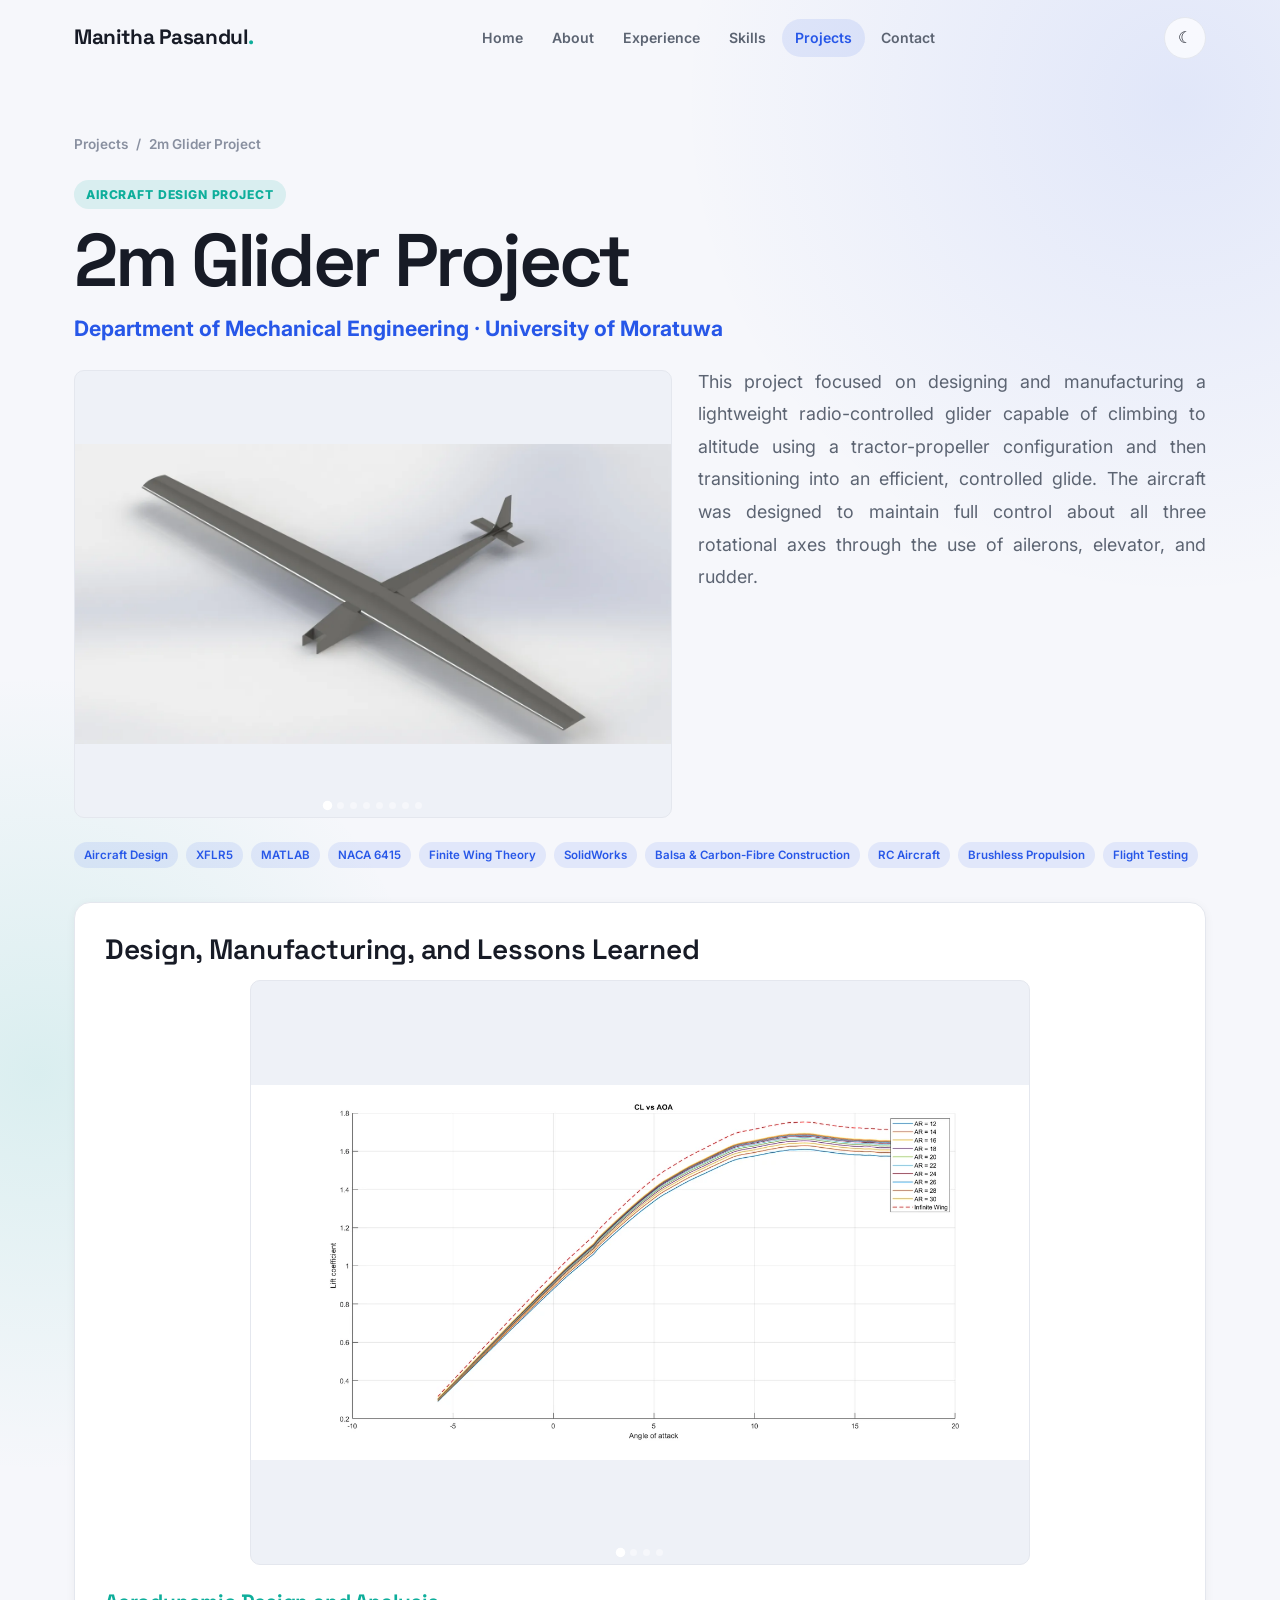
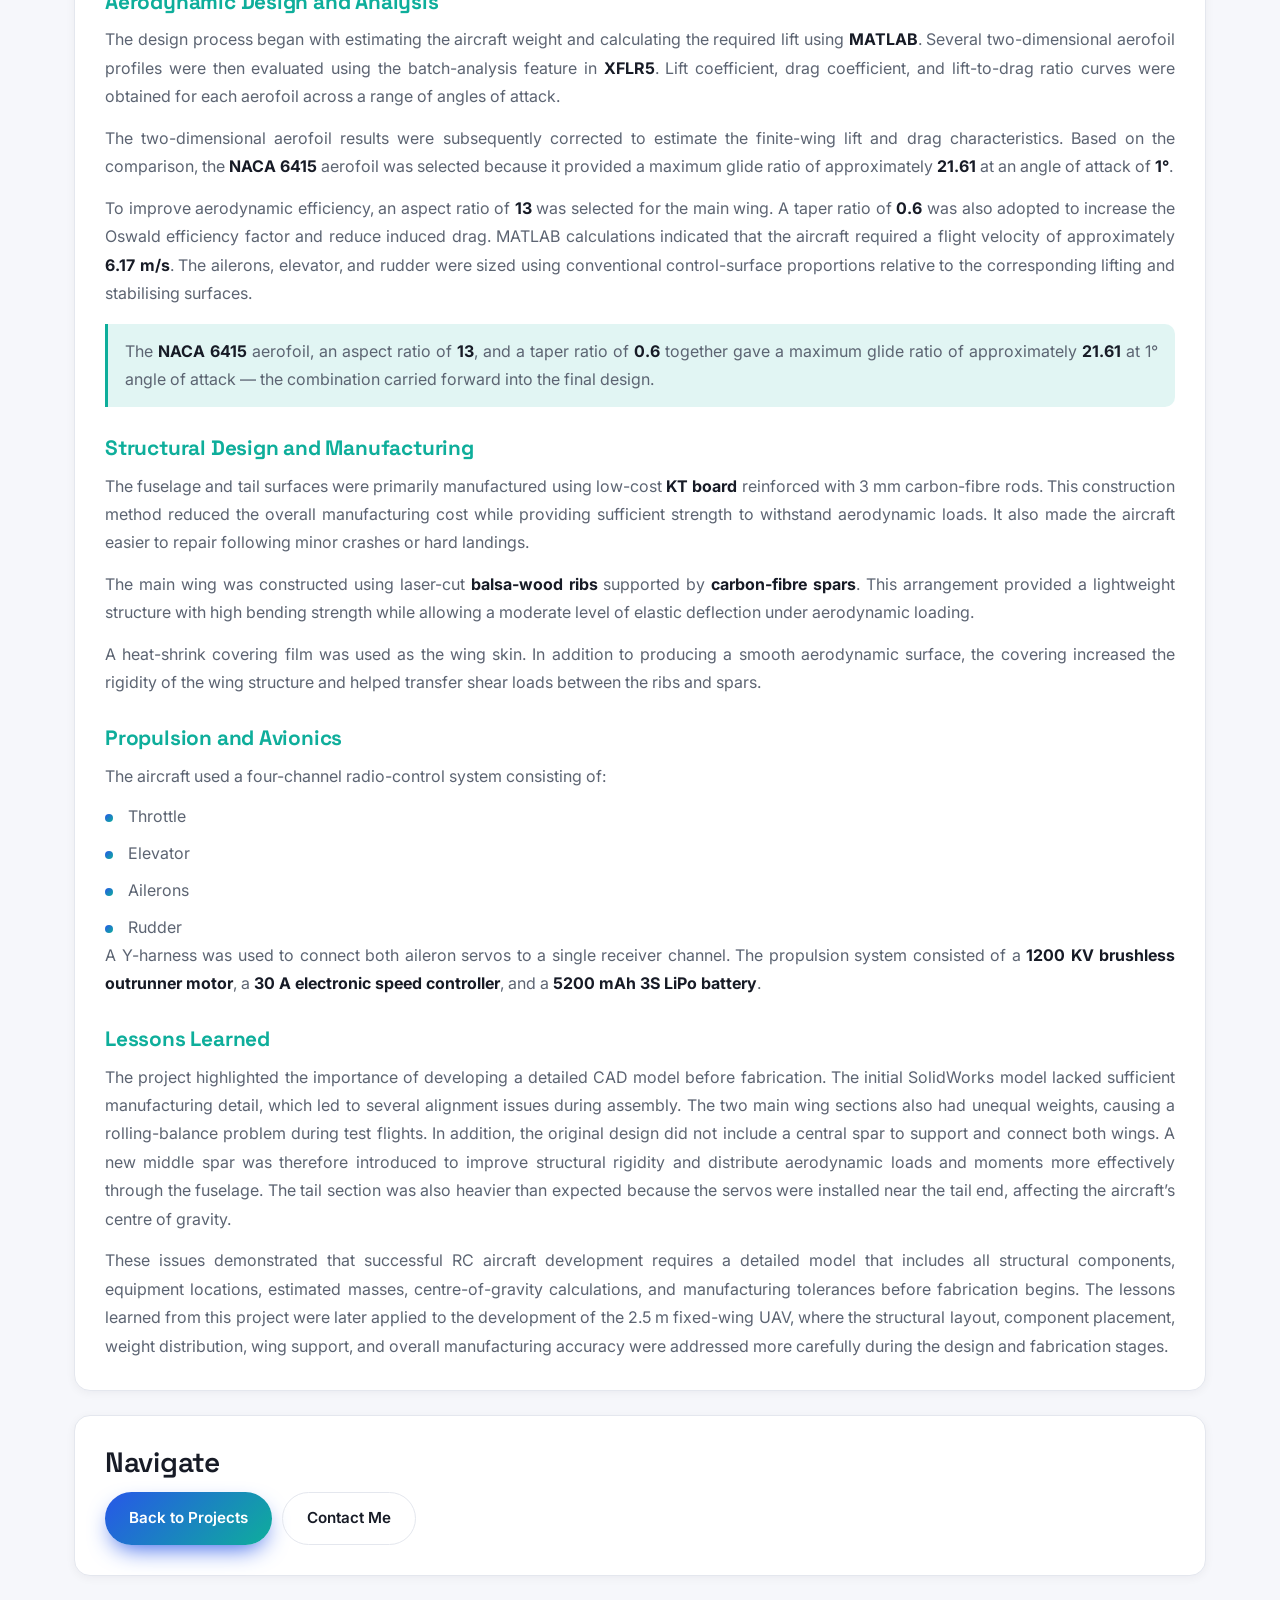
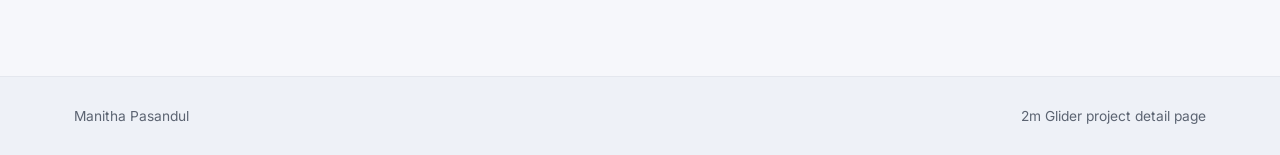
==== 2m-glider.html @ f0bb739f "Rework About/hero copy, drop contact form, update social links Merge the About section's opening int" ====
<!DOCTYPE html>
<html lang="en">
<head>
  <meta charset="UTF-8" />
  <meta name="viewport" content="width=device-width, initial-scale=1.0" />
  <meta name="description" content="Design and fabrication of a 2 m span RC glider with a tractor-propeller climb-and-glide configuration, sized in MATLAB and XFLR5 around the NACA 6415 aerofoil, and built from balsa, carbon fibre, and KT board." />
  <title>2m Glider Project | Manitha Pasandul</title>

  <link rel="preconnect" href="https://fonts.googleapis.com" />
  <link rel="preconnect" href="https://fonts.gstatic.com" crossorigin />
  <link href="https://fonts.googleapis.com/css2?family=Inter:wght@400;500;600;700&family=Space+Grotesk:wght@500;600;700&display=swap" rel="stylesheet" />
  <link rel="stylesheet" href="css/style.css?v=51" />

  <script>
    (function () {
      const saved = localStorage.getItem("portfolio-theme");
      const dark = window.matchMedia("(prefers-color-scheme: dark)").matches;
      document.documentElement.setAttribute("data-theme", saved || (dark ? "dark" : "light"));
    })();
  </script>
</head>

<body class="detail-page-body justify-copy">
  <header class="detail-site-header">
    <div class="container detail-navbar">
      <a class="brand" href="index.html#home">Manitha Pasandul<span class="brand-accent">.</span></a>

      <nav class="detail-nav-links" id="detail-nav-links" aria-label="Main navigation">
        <a class="" href="index.html#home">Home</a>
<a class="" href="index.html#about">About</a>
<a class="" href="index.html#experience">Experience</a>
<a class="" href="index.html#skills">Skills</a>
<a class="active" href="index.html#projects">Projects</a>
<a class="" href="index.html#contact">Contact</a>
      </nav>
      <div class="detail-nav-actions">
        <button class="detail-icon-button" id="detail-theme-toggle" type="button" aria-label="Toggle theme">☾</button>
        <button class="detail-icon-button" id="detail-menu-toggle" type="button" aria-label="Toggle navigation" aria-expanded="false">☰</button>
      </div>

    </div>
  </header>

  <main class="container full-experience-main">
    <div class="experience-breadcrumb">
      <a href="index.html#projects">Projects</a>
      <span>/</span>
      <span>2m Glider Project</span>
    </div>

    <section class="full-experience-hero has-media">
      <span class="full-experience-kicker">Aircraft Design Project</span>
      <h1 class="full-experience-title">2m Glider Project</h1>
      <p class="full-experience-subtitle">Department of Mechanical Engineering &middot; University of Moratuwa</p>
      <div class="full-experience-hero-body media-left">
        <div class="exp-media experience-media-slideshow full-experience-hero-media is-uncropped" data-slideshow>
          <div class="exp-slides">
            <figure class="exp-slide is-active" data-slide="0"><img src="assets/images/projects/2m-glider/2mg.webp" alt="The 2 m glider aircraft" loading="lazy" /></figure>
            <figure class="exp-slide" data-slide="1"><img src="assets/images/projects/2m-glider/2mg2.webp" alt="The 2 m glider aircraft" loading="lazy" /></figure>
            <figure class="exp-slide" data-slide="2"><img src="assets/images/projects/2m-glider/2mg3.webp" alt="The 2 m glider aircraft" loading="lazy" /></figure>
            <figure class="exp-slide" data-slide="3"><img src="assets/images/projects/2m-glider/2mg4.webp" alt="The 2 m glider aircraft" loading="lazy" /></figure>
            <figure class="exp-slide" data-slide="4"><img src="assets/images/projects/2m-glider/2mg5.webp" alt="The 2 m glider aircraft" loading="lazy" /></figure>
            <figure class="exp-slide" data-slide="5"><img src="assets/images/projects/2m-glider/2mg6.webp" alt="The 2 m glider aircraft" loading="lazy" /></figure>
            <figure class="exp-slide" data-slide="6"><img src="assets/images/projects/2m-glider/2mg7.webp" alt="The 2 m glider aircraft" loading="lazy" /></figure>
            <figure class="exp-slide" data-slide="7"><img src="assets/images/projects/2m-glider/2mg8.webp" alt="The 2 m glider aircraft" loading="lazy" /></figure>
          </div>
          <button class="exp-slide-nav previous" type="button" data-slide-prev aria-label="Previous image">&#8592;</button>
          <button class="exp-slide-nav next" type="button" data-slide-next aria-label="Next image">&#8594;</button>
          <div class="exp-slide-dots" role="tablist">
            <button class="exp-dot is-active" type="button" data-slide-to="0" role="tab" aria-label="Image 1 of 8"></button>
            <button class="exp-dot" type="button" data-slide-to="1" role="tab" aria-label="Image 2 of 8"></button>
            <button class="exp-dot" type="button" data-slide-to="2" role="tab" aria-label="Image 3 of 8"></button>
            <button class="exp-dot" type="button" data-slide-to="3" role="tab" aria-label="Image 4 of 8"></button>
            <button class="exp-dot" type="button" data-slide-to="4" role="tab" aria-label="Image 5 of 8"></button>
            <button class="exp-dot" type="button" data-slide-to="5" role="tab" aria-label="Image 6 of 8"></button>
            <button class="exp-dot" type="button" data-slide-to="6" role="tab" aria-label="Image 7 of 8"></button>
            <button class="exp-dot" type="button" data-slide-to="7" role="tab" aria-label="Image 8 of 8"></button>
          </div>
        </div>
        <p class="full-experience-lead">
          This project focused on designing and manufacturing a lightweight radio-controlled glider capable of climbing to altitude using a tractor-propeller configuration and then transitioning into an efficient, controlled glide. The aircraft was designed to maintain full control about all three rotational axes through the use of ailerons, elevator, and rudder.
        </p>
      </div>
      <div class="experience-tag-row"><span class="tag">Aircraft Design</span><span class="tag">XFLR5</span><span class="tag">MATLAB</span><span class="tag">NACA 6415</span><span class="tag">Finite Wing Theory</span><span class="tag">SolidWorks</span><span class="tag">Balsa &amp; Carbon-Fibre Construction</span><span class="tag">RC Aircraft</span><span class="tag">Brushless Propulsion</span><span class="tag">Flight Testing</span></div>
    </section>
    <div class="full-experience-layout is-single-column">
      <div class="full-experience-content">

<section class="experience-section-card media-top">
  <h2>Design, Manufacturing, and Lessons Learned</h2>
  <div class="exp-media experience-media-slideshow is-uncropped" data-slideshow>
    <div class="exp-slides">
      <figure class="exp-slide is-active" data-slide="0"><img src="assets/images/projects/2m-glider/cl-comparison.webp" alt="Lift-coefficient comparison across candidate aerofoils" loading="lazy" /></figure>
      <figure class="exp-slide" data-slide="1"><img src="assets/images/projects/2m-glider/finite-wing-curves.webp" alt="Finite-wing corrected lift and drag curves" loading="lazy" /></figure>
      <figure class="exp-slide" data-slide="2"><img src="assets/images/projects/2m-glider/oswald-comparison.webp" alt="Oswald efficiency factor comparison across taper ratios" loading="lazy" /></figure>
      <figure class="exp-slide" data-slide="3"><img src="assets/images/projects/2m-glider/tail-cl.webp" alt="Tail lift-coefficient sizing curve" loading="lazy" /></figure>
    </div>
    <button class="exp-slide-nav previous" type="button" data-slide-prev aria-label="Previous image">&#8592;</button>
    <button class="exp-slide-nav next" type="button" data-slide-next aria-label="Next image">&#8594;</button>
    <div class="exp-slide-dots" role="tablist">
      <button class="exp-dot is-active" type="button" data-slide-to="0" role="tab" aria-label="Image 1 of 4"></button>
      <button class="exp-dot" type="button" data-slide-to="1" role="tab" aria-label="Image 2 of 4"></button>
      <button class="exp-dot" type="button" data-slide-to="2" role="tab" aria-label="Image 3 of 4"></button>
      <button class="exp-dot" type="button" data-slide-to="3" role="tab" aria-label="Image 4 of 4"></button>
    </div>
  </div>

  <h3>Aerodynamic Design and Analysis</h3>
  <p>
    The design process began with estimating the aircraft weight and calculating the required lift using <strong>MATLAB</strong>. Several two-dimensional aerofoil profiles were then evaluated using the batch-analysis feature in <strong>XFLR5</strong>. Lift coefficient, drag coefficient, and lift-to-drag ratio curves were obtained for each aerofoil across a range of angles of attack.
  </p>
  <p>
    The two-dimensional aerofoil results were subsequently corrected to estimate the finite-wing lift and drag characteristics. Based on the comparison, the <strong>NACA 6415</strong> aerofoil was selected because it provided a maximum glide ratio of approximately <strong>21.61</strong> at an angle of attack of <strong>1&deg;</strong>.
  </p>
  <p>
    To improve aerodynamic efficiency, an aspect ratio of <strong>13</strong> was selected for the main wing. A taper ratio of <strong>0.6</strong> was also adopted to increase the Oswald efficiency factor and reduce induced drag. MATLAB calculations indicated that the aircraft required a flight velocity of approximately <strong>6.17 m/s</strong>. The ailerons, elevator, and rudder were sized using conventional control-surface proportions relative to the corresponding lifting and stabilising surfaces.
  </p>
  <div class="experience-finding">
    <p>The <strong>NACA 6415</strong> aerofoil, an aspect ratio of <strong>13</strong>, and a taper ratio of <strong>0.6</strong> together gave a maximum glide ratio of approximately <strong>21.61</strong> at 1&deg; angle of attack &mdash; the combination carried forward into the final design.</p>
  </div>

  <h3>Structural Design and Manufacturing</h3>
  <p>
    The fuselage and tail surfaces were primarily manufactured using low-cost <strong>KT board</strong> reinforced with 3 mm carbon-fibre rods. This construction method reduced the overall manufacturing cost while providing sufficient strength to withstand aerodynamic loads. It also made the aircraft easier to repair following minor crashes or hard landings.
  </p>
  <p>
    The main wing was constructed using laser-cut <strong>balsa-wood ribs</strong> supported by <strong>carbon-fibre spars</strong>. This arrangement provided a lightweight structure with high bending strength while allowing a moderate level of elastic deflection under aerodynamic loading.
  </p>
  <p>
    A heat-shrink covering film was used as the wing skin. In addition to producing a smooth aerodynamic surface, the covering increased the rigidity of the wing structure and helped transfer shear loads between the ribs and spars.
  </p>

  <h3>Propulsion and Avionics</h3>
  <p>
    The aircraft used a four-channel radio-control system consisting of:
  </p>
  <ul class="experience-key-list">
    <li>Throttle</li>
    <li>Elevator</li>
    <li>Ailerons</li>
    <li>Rudder</li>
  </ul>
  <p>
    A Y-harness was used to connect both aileron servos to a single receiver channel. The propulsion system consisted of a <strong>1200 KV brushless outrunner motor</strong>, a <strong>30 A electronic speed controller</strong>, and a <strong>5200 mAh 3S LiPo battery</strong>.
  </p>

  <h3>Lessons Learned</h3>
  <p>
    The project highlighted the importance of developing a detailed CAD model before fabrication. The initial SolidWorks model lacked sufficient manufacturing detail, which led to several alignment issues during assembly. The two main wing sections also had unequal weights, causing a rolling-balance problem during test flights. In addition, the original design did not include a central spar to support and connect both wings. A new middle spar was therefore introduced to improve structural rigidity and distribute aerodynamic loads and moments more effectively through the fuselage. The tail section was also heavier than expected because the servos were installed near the tail end, affecting the aircraft&rsquo;s centre of gravity.
  </p>
  <p>
    These issues demonstrated that successful RC aircraft development requires a detailed model that includes all structural components, equipment locations, estimated masses, centre-of-gravity calculations, and manufacturing tolerances before fabrication begins. The lessons learned from this project were later applied to the development of the 2.5 m fixed-wing UAV, where the structural layout, component placement, weight distribution, wing support, and overall manufacturing accuracy were addressed more carefully during the design and fabrication stages.
  </p>
</section>

<section class="experience-section-card experience-navigate-card">
  <h2>Navigate</h2>
  <div class="experience-page-cta">
    <a class="btn btn-primary" href="index.html#projects">Back to Projects</a>
    <a class="btn btn-outline" href="index.html#contact">Contact Me</a>
  </div>
</section>

      </div>
    </div>
  </main>

  <footer class="full-experience-footer">
    <div class="container full-experience-footer-inner">
      <p>Manitha Pasandul</p>
      <p>2m Glider project detail page</p>
    </div>
  </footer>

  <script src="js/detail-page.js?v=51"></script>
</body>
</html>
---- css/style.css ----
/* ==========================================================================
   MANITHA PASANDUL — PORTFOLIO STYLES
   Design system: CSS variables drive light/dark themes. Sections below are
   ordered to match the page flow (reset → theme → layout → components).
   ========================================================================== */

/* ---------- Reset ---------- */
*, *::before, *::after { box-sizing: border-box; margin: 0; padding: 0; }
html { scroll-behavior: smooth; }
img, svg { display: block; max-width: 100%; }
a { color: inherit; text-decoration: none; }
button { font: inherit; color: inherit; background: none; border: none; cursor: pointer; }
ul { list-style: none; }
input, textarea { font: inherit; color: inherit; }

@media (prefers-reduced-motion: reduce) {
  html { scroll-behavior: auto; }
  *, *::before, *::after { animation-duration: 0.001ms !important; animation-iteration-count: 1 !important; transition-duration: 0.001ms !important; }
}

/* ---------- Theme tokens ---------- */
:root {
  --bg: #f6f7fb;
  --bg-alt: #eef1f7;
  --surface: #ffffff;
  --surface-glass: rgba(255, 255, 255, 0.72);
  --text: #171b26;
  --text-muted: #5c6472;
  --text-faint: #8990a0;
  --border: #e4e7ee;
  --primary: #2757e8;
  --primary-dark: #1a3fb8;
  --primary-soft: rgba(39, 87, 232, 0.1);
  --accent: #0eae9b;
  --accent-soft: rgba(14, 174, 155, 0.12);
  --gradient: linear-gradient(135deg, var(--primary), var(--accent));
  --shadow-sm: 0 2px 10px rgba(23, 27, 38, 0.05);
  --shadow-md: 0 10px 30px rgba(23, 27, 38, 0.08);
  --shadow-lg: 0 24px 60px rgba(23, 27, 38, 0.14);
  --radius-sm: 10px;
  --radius-md: 16px;
  --radius-lg: 24px;
  --header-h: 76px;
  color-scheme: light;
}

:root[data-theme="dark"] {
  --bg: #0b0e16;
  --bg-alt: #0f1420;
  --surface: #131928;
  --surface-glass: rgba(19, 25, 40, 0.68);
  --text: #eef1f7;
  --text-muted: #a2aabb;
  --text-faint: #6b7385;
  --border: rgba(255, 255, 255, 0.08);
  --primary: #5b86ff;
  --primary-dark: #7fa0ff;
  --primary-soft: rgba(91, 134, 255, 0.14);
  --accent: #2fe0c6;
  --accent-soft: rgba(47, 224, 198, 0.12);
  --gradient: linear-gradient(135deg, var(--primary), var(--accent));
  --shadow-sm: 0 2px 10px rgba(0, 0, 0, 0.25);
  --shadow-md: 0 10px 30px rgba(0, 0, 0, 0.35);
  --shadow-lg: 0 24px 60px rgba(0, 0, 0, 0.5);
  color-scheme: dark;
}

body {
  background: var(--bg);
  color: var(--text);
  font-family: "Inter", -apple-system, BlinkMacSystemFont, "Segoe UI", sans-serif;
  font-size: 16px;
  line-height: 1.6;
  -webkit-font-smoothing: antialiased;
  transition: background-color 0.4s ease, color 0.4s ease;
  overflow-x: hidden;
}

h1, h2, h3, h4 {
  font-family: "Space Grotesk", "Inter", sans-serif;
  font-weight: 600;
  line-height: 1.15;
  letter-spacing: -0.01em;
}

.container {
  width: 100%;
  max-width: 1180px;
  margin-inline: auto;
  padding-inline: 24px;
}

.icon {
  width: 1.15em;
  height: 1.15em;
  fill: none;
  stroke: currentColor;
  stroke-width: 1.8;
  flex-shrink: 0;
}

/* ---------- Scroll reveal ---------- */
.reveal {
  opacity: 0;
  transform: translateY(28px);
  transition: opacity 0.7s cubic-bezier(.16,.84,.44,1), transform 0.7s cubic-bezier(.16,.84,.44,1);
}
.reveal.is-visible { opacity: 1; transform: translateY(0); }

/* ---------- Buttons ---------- */
.btn {
  display: inline-flex;
  align-items: center;
  gap: 9px;
  padding: 13px 24px;
  border-radius: 999px;
  font-weight: 600;
  font-size: 0.95rem;
  transition: transform 0.25s ease, box-shadow 0.25s ease, background-color 0.25s ease, color 0.25s ease, border-color 0.25s ease;
  white-space: nowrap;
}
.btn:hover { transform: translateY(-2px); }
.btn:active { transform: translateY(0); }

.btn-primary { background: var(--gradient); color: #fff; box-shadow: 0 10px 24px -8px var(--primary); }
.btn-primary:hover { box-shadow: 0 14px 30px -8px var(--primary); }

.btn-outline { background: transparent; color: var(--text); border: 1.5px solid var(--border); }
.btn-outline:hover { border-color: var(--primary); color: var(--primary); }

.btn-ghost { background: var(--primary-soft); color: var(--primary); }
.btn-ghost:hover { background: var(--accent-soft); color: var(--accent); }

/* ==========================================================================
   HEADER / NAVIGATION
   ========================================================================== */
.site-header {
  position: fixed;
  inset: 0 0 auto 0;
  height: var(--header-h);
  z-index: 500;
  display: flex;
  align-items: center;
  background: transparent;
  transition: background-color 0.35s ease, box-shadow 0.35s ease, backdrop-filter 0.35s ease;
}
.site-header.scrolled {
  background: var(--surface-glass);
  backdrop-filter: blur(16px) saturate(160%);
  -webkit-backdrop-filter: blur(16px) saturate(160%);
  box-shadow: var(--shadow-sm);
  border-bottom: 1px solid var(--border);
}

.navbar { display: flex; align-items: center; justify-content: space-between; gap: 24px; }

.brand { font-family: "Space Grotesk", sans-serif; font-weight: 700; font-size: 1.3rem; letter-spacing: -0.02em; }
.brand-accent { color: var(--accent); }

.nav-links { display: flex; align-items: center; gap: 4px; }
.nav-link {
  position: relative;
  padding: 9px 15px;
  border-radius: 999px;
  font-size: 0.92rem;
  font-weight: 500;
  color: var(--text-muted);
  transition: color 0.25s ease, background-color 0.25s ease;
}
.nav-link:hover { color: var(--text); background: var(--primary-soft); }
.nav-link.active { color: var(--primary); background: var(--primary-soft); font-weight: 600; }

.nav-actions { display: flex; align-items: center; gap: 8px; }

.theme-toggle {
  width: 42px; height: 42px;
  display: flex; align-items: center; justify-content: center;
  border-radius: 50%;
  border: 1px solid var(--border);
  color: var(--text);
  transition: background-color 0.25s ease, transform 0.4s ease, border-color 0.25s ease;
}
.theme-toggle:hover { background: var(--primary-soft); border-color: var(--primary); }
.theme-toggle .icon-moon { display: none; }
:root[data-theme="dark"] .theme-toggle .icon-sun { display: none; }
:root[data-theme="dark"] .theme-toggle .icon-moon { display: block; }
.theme-toggle:active { transform: rotate(20deg) scale(0.92); }

.hamburger {
  display: none;
  width: 42px; height: 42px;
  align-items: center; justify-content: center;
  border-radius: 50%;
  border: 1px solid var(--border);
}

@media (max-width: 900px) {
  .hamburger { display: flex; }
  .nav-links {
    position: fixed;
    top: var(--header-h);
    right: 0;
    height: calc(100dvh - var(--header-h));
    width: min(78vw, 340px);
    flex-direction: column;
    align-items: stretch;
    gap: 4px;
    padding: 22px;
    background: var(--surface);
    border-left: 1px solid var(--border);
    box-shadow: var(--shadow-lg);
    transform: translateX(100%);
    transition: transform 0.4s cubic-bezier(.16,.84,.44,1);
  }
  .nav-links.open { transform: translateX(0); }
  .nav-link { display: block; padding: 13px 16px; }
}

/* ==========================================================================
   HERO
   ========================================================================== */
.hero {
  position: relative;
  min-height: 100vh;
  display: flex;
  align-items: center;
  padding-top: var(--header-h);
  overflow: hidden;
}

.hero-bg { position: absolute; inset: 0; z-index: 0; overflow: hidden; }
.hero-grid { position: absolute; inset: 0; width: 100%; height: 100%; color: var(--border); opacity: 0.6; mask-image: radial-gradient(ellipse at 60% 30%, black 10%, transparent 70%); }

.blob {
  position: absolute;
  border-radius: 50%;
  filter: blur(70px);
  opacity: 0.35;
  animation: float 16s ease-in-out infinite;
}
.blob-a { width: 420px; height: 420px; background: var(--primary); top: -120px; right: -80px; }
.blob-b { width: 320px; height: 320px; background: var(--accent); bottom: -100px; left: -60px; animation-delay: -5s; }
.blob-c { width: 260px; height: 260px; background: var(--primary); top: 40%; left: 55%; opacity: 0.18; animation-delay: -10s; }

@keyframes float {
  0%, 100% { transform: translate(0, 0) scale(1); }
  33% { transform: translate(30px, -40px) scale(1.08); }
  66% { transform: translate(-25px, 25px) scale(0.95); }
}

.hero-inner {
  position: relative;
  z-index: 1;
  display: grid;
  grid-template-columns: 1.15fr 0.85fr;
  gap: 48px;
  align-items: center;
  padding-block: 60px;
}

.eyebrow {
  display: inline-block;
  font-size: 0.82rem;
  font-weight: 600;
  letter-spacing: 0.08em;
  text-transform: uppercase;
  color: var(--primary);
  margin-bottom: 14px;
}

.hero-name {
  font-size: clamp(2.4rem, 5.4vw, 4.2rem);
  margin-bottom: 6px;
  background: var(--gradient);
  -webkit-background-clip: text;
  background-clip: text;
  color: transparent;
}
.hero-title { font-size: clamp(1.15rem, 2.4vw, 1.6rem); color: var(--text-muted); font-weight: 500; margin-bottom: 22px; }
.hero-intro {
  max-width: 560px;
  color: var(--text-muted);
  font-size: 1.05rem;
  margin-bottom: 18px;
  text-align: justify;
  text-justify: inter-word;
}

/* LinkedIn and email, directly under the tagline. */
.hero-contact {
  display: flex;
  flex-direction: column;
  gap: 8px;
  margin-bottom: 26px;
}

.hero-contact-link {
  display: inline-flex;
  align-items: center;
  gap: 9px;
  width: fit-content;
  color: var(--text-muted);
  font-size: 0.92rem;
  transition: color 0.2s ease;
}

.hero-contact-link:hover,
.hero-contact-link:focus-visible { color: var(--accent); }

.hero-contact-link .icon {
  flex-shrink: 0;
  width: 18px;
  height: 18px;
  color: var(--accent);
  fill: none;
  stroke: currentColor;
  stroke-width: 1.7;
}

.hero-actions { display: flex; flex-wrap: wrap; gap: 14px; }

.hero-media { position: relative; display: flex; justify-content: center; }
.hero-photo-frame {
  position: relative;
  width: min(360px, 80vw);
  aspect-ratio: 1 / 1.05;
  border-radius: var(--radius-lg);
  overflow: hidden;
  box-shadow: var(--shadow-lg);
  border: 1px solid var(--border);
  z-index: 1;
}
.hero-photo { width: 100%; height: 100%; object-fit: cover; }
.hero-photo-ring {
  position: absolute;
  inset: 18px -18px -18px 18px;
  border: 2px solid var(--accent);
  border-radius: var(--radius-lg);
  z-index: 0;
  opacity: 0.6;
}

.scroll-cue {
  position: absolute;
  bottom: 28px;
  left: 50%;
  transform: translateX(-50%);
  width: 38px; height: 38px;
  border-radius: 50%;
  border: 1px solid var(--border);
  display: flex; align-items: center; justify-content: center;
  color: var(--text-muted);
  animation: bounce 2.2s ease-in-out infinite;
  z-index: 1;
}
@keyframes bounce { 0%, 100% { transform: translate(-50%, 0); } 50% { transform: translate(-50%, 8px); } }

@media (max-width: 900px) {
  .hero-inner { grid-template-columns: 1fr; text-align: center; padding-block: 40px; }
  .hero-intro { margin-inline: auto; }
  .hero-actions { justify-content: center; }
  .hero-media { order: -1; }
  .hero-photo-frame { width: min(280px, 70vw); }
}

/* ==========================================================================
   SECTIONS — shared
   ========================================================================== */
.section { padding-block: 108px; position: relative; }
.section-alt { background: var(--bg-alt); }

.section-heading { max-width: 640px; margin-bottom: 56px; }
.section-heading h2 { font-size: clamp(1.8rem, 3.4vw, 2.5rem); margin-bottom: 10px; }
.section-sub { color: var(--text-muted); font-size: 1.02rem; margin-top: 10px; }

.subsection-title {
  display: flex; align-items: center; gap: 10px;
  font-size: 1.3rem;
  margin-bottom: 30px;
  color: var(--text);
}
.subsection-title .icon { color: var(--accent); width: 1.3em; height: 1.3em; }

/* ==========================================================================
   ABOUT
   ========================================================================== */
.about-grid {
  display: grid;
  grid-template-columns: 1.4fr 1fr;
  gap: 40px;
  margin-bottom: 80px;
}
.about-text p { color: var(--text-muted); margin-bottom: 16px; font-size: 1.02rem; }
.about-text p:last-child { margin-bottom: 0; }

.about-stats { display: grid; grid-template-columns: 1fr 1fr; gap: 16px; align-content: start; }
.stat-card {
  background: var(--surface);
  border: 1px solid var(--border);
  border-radius: var(--radius-md);
  padding: 22px;
  text-align: center;
  box-shadow: var(--shadow-sm);
  transition: transform 0.3s ease, box-shadow 0.3s ease;
}
.stat-card:hover { transform: translateY(-4px); box-shadow: var(--shadow-md); }
.stat-value { font-family: "Space Grotesk", sans-serif; font-size: 1.9rem; font-weight: 700; color: var(--primary); }
.stat-label { font-size: 0.85rem; color: var(--text-muted); margin-top: 4px; }

@media (max-width: 800px) {
  .about-grid { grid-template-columns: 1fr; }
}

/* ---------- Timeline (shared: education + experience) ---------- */
.timeline { position: relative; display: flex; flex-direction: column; gap: 28px; }
.timeline::before {
  content: "";
  position: absolute;
  left: 21px;
  top: 8px;
  bottom: 8px;
  width: 2px;
  background: linear-gradient(var(--border), var(--border));
}
.timeline-item {
  position: relative;
  padding-left: 60px;
}
.timeline-dot {
  position: absolute;
  left: 8px;
  top: 4px;
  width: 28px; height: 28px;
  border-radius: 50%;
  background: var(--surface);
  border: 2px solid var(--primary);
  display: flex; align-items: center; justify-content: center;
  color: var(--primary);
  z-index: 1;
}
.timeline-dot .icon { width: 0.85em; height: 0.85em; }

.timeline-card {
  background: var(--surface);
  border: 1px solid var(--border);
  border-radius: var(--radius-md);
  padding: 26px 28px;
  box-shadow: var(--shadow-sm);
  transition: transform 0.3s ease, box-shadow 0.3s ease, border-color 0.3s ease;
}
.timeline-card:hover { transform: translateY(-3px); box-shadow: var(--shadow-md); border-color: var(--primary-soft); }

.timeline-head { display: flex; flex-wrap: wrap; justify-content: space-between; align-items: baseline; gap: 8px; margin-bottom: 4px; }
.timeline-head h4 { font-size: 1.12rem; }
.timeline-period { font-size: 0.85rem; color: var(--text-faint); font-weight: 600; white-space: nowrap; }
.timeline-org { color: var(--primary); font-weight: 600; font-size: 0.92rem; margin-bottom: 2px; }
.timeline-tag { display: inline-block; font-size: 0.72rem; font-weight: 700; letter-spacing: 0.04em; text-transform: uppercase; color: var(--accent); background: var(--accent-soft); padding: 3px 10px; border-radius: 999px; margin-bottom: 10px; }
.timeline-meta { font-size: 0.88rem; color: var(--text-muted); margin-bottom: 12px; }

.timeline-list { display: flex; flex-direction: column; gap: 7px; }
.timeline-list li { display: flex; gap: 9px; font-size: 0.93rem; color: var(--text-muted); }
.timeline-list .icon { color: var(--accent); margin-top: 3px; width: 1em; height: 1em; }

.education-block { margin-top: 20px; }

/* ---------- Experience summaries and full-experience link ---------- */
.experience-card {
  overflow: hidden;
}

.experience-summary {
  display: flex;
  flex-direction: column;
  gap: 12px;
  margin-top: 14px;
}

.experience-summary p {
  color: var(--text-muted);
  font-size: 0.96rem;
  line-height: 1.7;
}

.experience-page-link {
  display: inline-flex;
  align-items: center;
  gap: 7px;
  margin-top: 18px;
  padding: 9px 15px;
  border: 1px solid var(--border);
  border-radius: 999px;
  color: var(--accent);
  background: var(--accent-soft);
  font-size: 0.88rem;
  font-weight: 700;
  transition:
    transform 0.25s ease,
    color 0.25s ease,
    background-color 0.25s ease,
    border-color 0.25s ease;
}

.experience-page-link:hover {
  transform: translateY(-2px);
  color: var(--primary);
  background: var(--primary-soft);
  border-color: var(--primary);
}

.experience-page-link:focus-visible {
  outline: 3px solid var(--accent-soft);
  outline-offset: 3px;
}

.experience-page-link .icon {
  width: 1em;
  height: 1em;
  transition: transform 0.25s ease;
}

.experience-page-link:hover .icon {
  transform: translateX(3px);
}

@media (max-width: 640px) {
  .experience-page-link {
    width: 100%;
    justify-content: center;
  }
}

/* ---------- Standalone experience detail pages ---------- */
.experience-detail-page {
  min-height: 100vh;
  background:
    radial-gradient(circle at 90% 5%, var(--primary-soft), transparent 34%),
    radial-gradient(circle at 5% 40%, var(--accent-soft), transparent 30%),
    var(--bg);
}

.detail-page-header {
  position: sticky;
  top: 0;
  z-index: 20;
  border-bottom: 1px solid var(--border);
  background: var(--surface-glass);
  backdrop-filter: blur(16px) saturate(160%);
  -webkit-backdrop-filter: blur(16px) saturate(160%);
}

.detail-page-nav {
  min-height: 70px;
  display: flex;
  align-items: center;
  justify-content: space-between;
  gap: 20px;
}

.detail-back-link {
  display: inline-flex;
  align-items: center;
  gap: 8px;
  color: var(--text-muted);
  font-size: 0.9rem;
  font-weight: 700;
  transition: color 0.25s ease, transform 0.25s ease;
}

.detail-back-link:hover {
  color: var(--primary);
  transform: translateX(-3px);
}

.detail-page-main {
  padding-block: 72px 96px;
}

.detail-page-hero {
  max-width: 900px;
  margin-bottom: 48px;
}

.detail-page-kicker {
  display: inline-flex;
  align-items: center;
  padding: 5px 12px;
  margin-bottom: 16px;
  border-radius: 999px;
  background: var(--accent-soft);
  color: var(--accent);
  font-size: 0.76rem;
  font-weight: 800;
  letter-spacing: 0.06em;
  text-transform: uppercase;
}

.detail-page-title {
  max-width: 900px;
  margin-bottom: 12px;
  font-size: clamp(2.15rem, 6vw, 4.25rem);
  line-height: 1.05;
  background: var(--gradient);
  -webkit-background-clip: text;
  background-clip: text;
  color: transparent;
}

.detail-page-subtitle {
  margin-bottom: 16px;
  color: var(--primary);
  font-family: "Space Grotesk", "Inter", sans-serif;
  font-size: clamp(1rem, 2.5vw, 1.35rem);
  font-weight: 700;
}

.detail-page-lead {
  max-width: 820px;
  color: var(--text-muted);
  font-size: 1.04rem;
  line-height: 1.8;
}

.detail-tag-row {
  display: flex;
  flex-wrap: wrap;
  gap: 8px;
  margin-top: 22px;
}

.detail-content-grid {
  display: grid;
  grid-template-columns: minmax(0, 1fr);
  gap: 22px;
}

.detail-content-card {
  background: var(--surface);
  border: 1px solid var(--border);
  border-radius: var(--radius-md);
  padding: 28px;
  box-shadow: var(--shadow-sm);
}

.detail-content-card h2 {
  margin-bottom: 14px;
  font-size: 1.35rem;
}

.detail-content-card p {
  margin-bottom: 13px;
  color: var(--text-muted);
  line-height: 1.78;
}

.detail-content-card p:last-child {
  margin-bottom: 0;
}

.detail-bullet-list {
  display: flex;
  flex-direction: column;
  gap: 10px;
}

.detail-bullet-list li {
  position: relative;
  padding-left: 22px;
  color: var(--text-muted);
  line-height: 1.7;
}

.detail-bullet-list li::before {
  content: "";
  position: absolute;
  left: 0;
  top: 0.72em;
  width: 8px;
  height: 8px;
  border-radius: 50%;
  background: var(--gradient);
}

.detail-page-footer {
  margin-top: 34px;
  padding-top: 24px;
  border-top: 1px solid var(--border);
}

.detail-page-footer .btn {
  margin-right: 10px;
  margin-bottom: 10px;
}

@media (max-width: 640px) {
  .detail-page-main {
    padding-block: 48px 72px;
  }

  .detail-content-card {
    padding: 22px 20px;
  }

  .detail-page-nav {
    min-height: 64px;
  }
}

/* ==========================================================================
   SKILLS
   ========================================================================== */
.skills-grid { display: grid; grid-template-columns: repeat(3, 1fr); gap: 24px; }
.skill-card {
  background: var(--surface);
  border: 1px solid var(--border);
  border-radius: var(--radius-md);
  padding: 28px;
  box-shadow: var(--shadow-sm);
  transition: transform 0.3s ease, box-shadow 0.3s ease;
}
.skill-card:hover { transform: translateY(-4px); box-shadow: var(--shadow-md); }
.skill-card h3 { font-size: 1.08rem; margin-bottom: 22px; display: flex; align-items: center; gap: 8px; }
.skill-card h3::before { content: ""; width: 8px; height: 8px; border-radius: 50%; background: var(--gradient); }

.skill-row { margin-bottom: 18px; }
.skill-row:last-child { margin-bottom: 0; }
.skill-row-head { display: flex; justify-content: space-between; font-size: 0.9rem; margin-bottom: 7px; }
.skill-row-head span:first-child { font-weight: 500; }
.skill-row-head span:last-child { color: var(--text-faint); }
.skill-bar { height: 7px; border-radius: 999px; background: var(--bg-alt); overflow: hidden; }
.skill-bar-fill {
  height: 100%;
  border-radius: 999px;
  background: var(--gradient);
  width: 0%;
  transition: width 1.1s cubic-bezier(.16,.84,.44,1);
}

@media (max-width: 980px) { .skills-grid { grid-template-columns: 1fr 1fr; } }
@media (max-width: 620px) { .skills-grid { grid-template-columns: 1fr; } }

/* ==========================================================================
   PROJECTS
   ========================================================================== */
.project-filter { display: flex; flex-wrap: wrap; gap: 10px; margin-bottom: 40px; }
.filter-btn {
  padding: 9px 18px;
  border-radius: 999px;
  border: 1px solid var(--border);
  font-size: 0.88rem;
  font-weight: 600;
  color: var(--text-muted);
  transition: all 0.25s ease;
}
.filter-btn:hover { border-color: var(--primary); color: var(--primary); }
.filter-btn.active { background: var(--gradient); color: #fff; border-color: transparent; }

.project-category { margin-bottom: 54px; }
.project-category:last-child { margin-bottom: 0; }
.project-category-title { font-size: 1.2rem; margin-bottom: 22px; color: var(--text); }

.project-grid { display: grid; grid-template-columns: repeat(3, 1fr); gap: 26px; }

.project-card {
  background: var(--surface);
  border: 1px solid var(--border);
  border-radius: var(--radius-md);
  overflow: hidden;
  box-shadow: var(--shadow-sm);
  display: flex;
  flex-direction: column;
  transition: transform 0.35s cubic-bezier(.16,.84,.44,1), box-shadow 0.35s ease;
}
.project-card:hover { transform: translateY(-6px); box-shadow: var(--shadow-lg); }

.project-card-img { aspect-ratio: 4 / 3; overflow: hidden; }
.project-card-img img { width: 100%; height: 100%; object-fit: cover; transition: transform 0.5s ease; }
.project-card:hover .project-card-img img { transform: scale(1.07); }

.project-card-body { padding: 22px; display: flex; flex-direction: column; flex: 1; }
.project-card-body h4 { font-size: 1.05rem; margin-bottom: 8px; }
.project-card-body p { color: var(--text-muted); font-size: 0.92rem; margin-bottom: 16px; flex: 1; }

.tag-row { display: flex; flex-wrap: wrap; gap: 6px; margin-bottom: 18px; }
.tag { font-size: 0.72rem; font-weight: 600; padding: 4px 10px; border-radius: 999px; background: var(--primary-soft); color: var(--primary); }

.see-more-btn {
  display: inline-flex; align-items: center; gap: 6px;
  font-size: 0.88rem; font-weight: 600; color: var(--accent);
  align-self: flex-start;
  transition: gap 0.25s ease;
}
.see-more-btn:hover { gap: 10px; }
.see-more-btn .icon { width: 1em; height: 1em; }

/* Single full-width project card: image beside the write-up rather than a
   lone third-width card in a three-column grid. */
.project-grid-single { grid-template-columns: 1fr; }
.project-grid-single .project-card { flex-direction: row; }
.project-grid-single .project-card-img { flex: 0 0 40%; aspect-ratio: auto; }

/* Wide renders shown whole rather than cropped to fill. In the full-width
   cards the panel is centred at the image's own height, so a landscape shot
   does not leave a tall empty band beside a long write-up. */
.project-card-img.is-contained { background: var(--bg-alt); }
.project-card-img.is-contained img { object-fit: contain; }
.project-card:hover .project-card-img.is-contained img { transform: none; }

.project-grid-single .project-card-img.is-contained {
  align-self: center;
  background: none;
}

.project-grid-single .project-card-img.is-contained img {
  height: auto;
  border-radius: var(--radius-sm);
}
.project-grid-single .project-card-body { padding: 28px 30px; }
.project-grid-single .project-card-body p { flex: 0 0 auto; margin-bottom: 12px; text-align: justify; }
.project-grid-single .project-card-body p:last-of-type { margin-bottom: 18px; }
.project-grid-single .project-card-body h4 { font-size: 1.22rem; line-height: 1.35; margin-bottom: 12px; }
.project-grid-single .tag-row { margin-top: auto; }

@media (max-width: 980px) { .project-grid { grid-template-columns: 1fr 1fr; } .project-grid-single { grid-template-columns: 1fr; } }
@media (max-width: 780px) {
  .project-grid-single .project-card { flex-direction: column; }
  .project-grid-single .project-card-img { flex: none; aspect-ratio: 4 / 3; }
}
@media (max-width: 640px) { .project-grid { grid-template-columns: 1fr; } }

/* ---------- Modal ---------- */
.modal-overlay {
  position: fixed; inset: 0; z-index: 900;
  background: rgba(8, 10, 16, 0.6);
  backdrop-filter: blur(6px);
  display: flex; align-items: center; justify-content: center;
  padding: 24px;
  opacity: 0; visibility: hidden;
  transition: opacity 0.3s ease, visibility 0.3s ease;
}
.modal-overlay.open { opacity: 1; visibility: visible; }

.modal {
  background: var(--surface);
  border-radius: var(--radius-lg);
  max-width: 780px;
  width: 100%;
  max-height: 88vh;
  overflow-y: auto;
  position: relative;
  box-shadow: var(--shadow-lg);
  transform: translateY(24px) scale(0.98);
  transition: transform 0.35s cubic-bezier(.16,.84,.44,1);
}
.modal-overlay.open .modal { transform: translateY(0) scale(1); }

.modal-close {
  position: sticky; top: 18px; float: right; margin: 18px 18px -40px 0;
  width: 38px; height: 38px; border-radius: 50%;
  background: var(--surface); border: 1px solid var(--border);
  display: flex; align-items: center; justify-content: center;
  z-index: 5;
  box-shadow: var(--shadow-sm);
}
.modal-close:hover { color: var(--primary); border-color: var(--primary); }

.modal-body { padding: 0 0 36px; }
.modal-hero-img { width: 100%; aspect-ratio: 16/8; object-fit: cover; }
.modal-content { padding: 30px 36px 0; }
.modal-content h3 { font-size: 1.5rem; margin-bottom: 6px; }
.modal-subtitle { color: var(--text-muted); margin-bottom: 20px; }

.modal-section { margin-bottom: 22px; }
.modal-section h5 { font-size: 0.82rem; text-transform: uppercase; letter-spacing: 0.06em; color: var(--primary); margin-bottom: 10px; }
.modal-section p { color: var(--text-muted); font-size: 0.96rem; }
.modal-section ul { display: flex; flex-direction: column; gap: 8px; }
.modal-section ul li { display: flex; gap: 9px; font-size: 0.94rem; color: var(--text-muted); }
.modal-section ul li .icon { color: var(--accent); width: 1em; height: 1em; margin-top: 4px; }

.modal-gallery { display: grid; grid-template-columns: repeat(3, 1fr); gap: 10px; }
.modal-gallery img { border-radius: var(--radius-sm); aspect-ratio: 4/3; object-fit: cover; }

/* ==========================================================================
   AWARDS
   ========================================================================== */
.awards-grid { display: grid; grid-template-columns: repeat(2, 1fr); gap: 22px; }
.award-card {
  display: flex; gap: 18px;
  background: var(--surface);
  border: 1px solid var(--border);
  border-radius: var(--radius-md);
  padding: 26px;
  box-shadow: var(--shadow-sm);
  transition: transform 0.3s ease, box-shadow 0.3s ease;
}
.award-card:hover { transform: translateY(-4px); box-shadow: var(--shadow-md); }
.award-icon {
  flex-shrink: 0;
  width: 50px; height: 50px;
  border-radius: 14px;
  background: var(--gradient);
  color: #fff;
  display: flex; align-items: center; justify-content: center;
}
.award-icon .icon { width: 1.4em; height: 1.4em; }
.award-card h4 { font-size: 1.05rem; margin-bottom: 4px; }
.award-org { color: var(--primary); font-size: 0.88rem; font-weight: 600; }
.award-year { color: var(--text-faint); font-size: 0.82rem; margin-left: 6px; }
.award-card p { color: var(--text-muted); font-size: 0.9rem; margin-top: 8px; }

@media (max-width: 700px) { .awards-grid { grid-template-columns: 1fr; } }

/* ==========================================================================
   INTERESTS
   ========================================================================== */
.interests-grid { display: grid; grid-template-columns: repeat(4, 1fr); gap: 20px; }
.interest-card {
  background: var(--surface);
  border: 1px solid var(--border);
  border-radius: var(--radius-md);
  padding: 26px 18px;
  text-align: center;
  box-shadow: var(--shadow-sm);
  transition: transform 0.3s ease, box-shadow 0.3s ease, border-color 0.3s ease;
}
.interest-card:hover { transform: translateY(-5px) scale(1.02); box-shadow: var(--shadow-md); border-color: var(--accent); }
.interest-icon {
  width: 54px; height: 54px;
  margin: 0 auto 14px;
  border-radius: 50%;
  background: var(--accent-soft);
  color: var(--accent);
  display: flex; align-items: center; justify-content: center;
}
.interest-icon .icon { width: 1.5em; height: 1.5em; }
.interest-card h4 { font-size: 0.95rem; margin-bottom: 6px; }
.interest-card p { font-size: 0.82rem; color: var(--text-muted); }

@media (max-width: 1100px) { .interests-grid { grid-template-columns: repeat(3, 1fr); } }
@media (max-width: 820px) { .interests-grid { grid-template-columns: repeat(2, 1fr); } }
@media (max-width: 480px) { .interests-grid { grid-template-columns: 1fr; } }

/* ==========================================================================
   CONTACT
   ========================================================================== */
.contact-grid { display: grid; grid-template-columns: 0.85fr 1.15fr; gap: 40px; }

/* No contact form — the info card centres itself in the section instead
   of sharing the grid with a second column. */
.contact-grid.is-centered { grid-template-columns: 1fr; justify-items: center; }
.contact-grid.is-centered .contact-info { width: 100%; max-width: 460px; }

.contact-info { display: flex; flex-direction: column; gap: 14px; }
.contact-chip {
  display: flex; align-items: center; gap: 16px;
  background: var(--surface);
  border: 1px solid var(--border);
  border-radius: var(--radius-md);
  padding: 18px 20px;
  box-shadow: var(--shadow-sm);
  transition: transform 0.25s ease, box-shadow 0.25s ease, border-color 0.25s ease;
}
.contact-chip:hover { transform: translateX(4px); box-shadow: var(--shadow-md); border-color: var(--primary-soft); }
.contact-chip .icon { color: var(--primary); width: 1.4em; height: 1.4em; }
.contact-chip span { display: flex; flex-direction: column; gap: 2px; }
.contact-chip strong { font-size: 0.95rem; }
.contact-chip small { color: var(--text-muted); font-size: 0.82rem; }
.contact-chip-static { cursor: default; }
.contact-chip-static:hover { transform: none; }

.social-row { display: flex; gap: 10px; margin-top: 8px; }
.social-btn {
  width: 44px; height: 44px;
  border-radius: 50%;
  border: 1px solid var(--border);
  display: flex; align-items: center; justify-content: center;
  transition: all 0.25s ease;
}
.social-btn:hover { background: var(--gradient); color: #fff; border-color: transparent; transform: translateY(-3px); }

@media (max-width: 900px) { .contact-grid { grid-template-columns: 1fr; } }

/* ==========================================================================
   FOOTER
   ========================================================================== */
.site-footer { background: var(--bg-alt); border-top: 1px solid var(--border); padding-top: 56px; }
.footer-inner { display: flex; flex-wrap: wrap; justify-content: space-between; gap: 32px; padding-bottom: 36px; }
.footer-brand p { color: var(--text-muted); font-size: 0.88rem; margin-top: 8px; max-width: 260px; }
.footer-nav { display: flex; flex-wrap: wrap; gap: 18px; align-content: start; }
.footer-nav a { color: var(--text-muted); font-size: 0.9rem; transition: color 0.2s ease; }
.footer-nav a:hover { color: var(--primary); }
.footer-socials { display: flex; gap: 10px; align-content: start; }

.footer-bottom { border-top: 1px solid var(--border); padding-block: 20px; text-align: center; }
.footer-bottom p { font-size: 0.82rem; color: var(--text-faint); }

/* ==========================================================================
   BACK TO TOP
   ========================================================================== */
.back-to-top {
  position: fixed;
  right: 24px; bottom: 24px;
  width: 46px; height: 46px;
  border-radius: 50%;
  background: var(--gradient);
  color: #fff;
  display: flex; align-items: center; justify-content: center;
  box-shadow: var(--shadow-md);
  z-index: 400;
  opacity: 0; visibility: hidden; transform: translateY(12px);
  transition: opacity 0.3s ease, visibility 0.3s ease, transform 0.3s ease;
}
.back-to-top.show { opacity: 1; visibility: visible; transform: translateY(0); }
.back-to-top:hover { transform: translateY(-4px); }

/* ==========================================================================
   RESPONSIVE — small screens
   ========================================================================== */
@media (max-width: 640px) {
  .section { padding-block: 72px; }
  .container { padding-inline: 18px; }
  .modal-content { padding: 24px 20px 0; }
  .modal-gallery { grid-template-columns: 1fr 1fr; }
}


/* ==========================================================================
   REFERENCE-STYLE FULL EXPERIENCE PAGES
   ========================================================================== */
.detail-page-body {
  min-height: 100vh;
  background:
    radial-gradient(circle at 92% 3%, var(--primary-soft), transparent 31rem),
    radial-gradient(circle at 3% 32%, var(--accent-soft), transparent 25rem),
    var(--bg);
}

.detail-site-header {
  position: fixed;
  inset: 0 0 auto 0;
  z-index: 700;
  min-height: var(--header-h);
  display: flex;
  align-items: center;
  background: transparent;
  transition:
    background-color 0.3s ease,
    box-shadow 0.3s ease,
    backdrop-filter 0.3s ease;
}

.detail-site-header.scrolled {
  background: var(--surface-glass);
  border-bottom: 1px solid var(--border);
  box-shadow: var(--shadow-sm);
  backdrop-filter: blur(16px) saturate(160%);
  -webkit-backdrop-filter: blur(16px) saturate(160%);
}

.detail-navbar {
  display: flex;
  align-items: center;
  justify-content: space-between;
  gap: 22px;
  min-height: var(--header-h);
}

.detail-nav-links {
  display: flex;
  align-items: center;
  gap: 3px;
}

.detail-nav-links a {
  padding: 8px 13px;
  border-radius: 999px;
  color: var(--text-muted);
  font-size: 0.88rem;
  font-weight: 600;
  transition: color 0.2s ease, background-color 0.2s ease;
}

.detail-nav-links a:hover,
.detail-nav-links a.active {
  color: var(--primary);
  background: var(--primary-soft);
}

.detail-nav-actions {
  display: flex;
  align-items: center;
  gap: 8px;
}

.detail-icon-button {
  width: 42px;
  height: 42px;
  display: inline-flex;
  align-items: center;
  justify-content: center;
  border: 1px solid var(--border);
  border-radius: 50%;
  background: var(--surface-glass);
  font-size: 1rem;
  transition:
    color 0.2s ease,
    border-color 0.2s ease,
    background-color 0.2s ease;
}

.detail-icon-button:hover {
  color: var(--primary);
  border-color: var(--primary);
  background: var(--primary-soft);
}

#detail-menu-toggle {
  display: none;
}

.full-experience-main {
  padding-top: calc(var(--header-h) + 58px);
  padding-bottom: 100px;
}

.experience-breadcrumb {
  display: flex;
  flex-wrap: wrap;
  align-items: center;
  gap: 8px;
  margin-bottom: 24px;
  color: var(--text-faint);
  font-size: 0.85rem;
  font-weight: 600;
}

.experience-breadcrumb a {
  transition: color 0.2s ease;
}

.experience-breadcrumb a:hover {
  color: var(--primary);
}

.full-experience-hero {
  max-width: 980px;
  margin-bottom: 34px;
}

/* Hero text beside its slideshow, so the photographs are visible without
   scrolling past the rotation list. */
.full-experience-hero.has-media {
  max-width: none;
}

/* The lead paragraph runs the full page width; only the rotation list and
   the slideshow sit side by side beneath it. */
.full-experience-hero-body {
  display: grid;
  grid-template-columns: minmax(0, 1fr) minmax(260px, 0.85fr);
  column-gap: 26px;
  align-items: start;
  margin-top: 14px;
}

.full-experience-hero.has-media > .full-experience-lead,
.full-experience-hero-body > .full-experience-lead {
  max-width: none;
}

/* Explicit placement: any number of text blocks stack in column one and the
   slideshow holds column two. Auto-placement would push the slideshow into
   the text column as soon as a third child appeared. */
.full-experience-hero-body > .full-experience-lead,
.full-experience-hero-body > .experience-key-list,
.full-experience-hero-body > .experience-link-row {
  grid-column: 1;
}

.full-experience-hero-body > .full-experience-hero-media {
  grid-column: 2;
  grid-row: 1 / -1;
  margin: 4px 0 0;
}

/* Some pages read better with the slideshow ahead of the lead paragraph.
   Guarded to widths above the hero-body single-column breakpoint (680px)
   so the explicit column swap never fights the mobile stack. */
@media (min-width: 681px) {
  .full-experience-hero-body.media-left > .full-experience-lead {
    grid-column: 2;
  }
  .full-experience-hero-body.media-left > .full-experience-hero-media {
    grid-column: 1;
  }
}

.full-experience-lead-list {
  margin: 14px 0 18px;
}

/* Opt-in justified body copy, per page. */
.justify-copy .full-experience-lead,
.justify-copy .experience-section-card p,
.justify-copy .experience-key-list li,
.justify-copy .experience-step-list li,
.justify-copy .experience-finding p {
  text-align: justify;
  text-justify: inter-word;
}

/* Headings stay flush left even when the body copy is justified. */
.justify-copy .experience-section-card h2,
.justify-copy .experience-section-card h3 {
  text-align: left;
}

.full-experience-lead-list li {
  font-size: 0.97rem;
}

.full-experience-kicker {
  display: inline-flex;
  align-items: center;
  padding: 5px 12px;
  margin-bottom: 14px;
  border-radius: 999px;
  background: var(--accent-soft);
  color: var(--accent);
  font-size: 0.76rem;
  font-weight: 800;
  letter-spacing: 0.07em;
  text-transform: uppercase;
}

.full-experience-title {
  max-width: 930px;
  margin-bottom: 12px;
  font-size: clamp(2.35rem, 6vw, 4.65rem);
  line-height: 1.03;
  letter-spacing: -0.045em;
}

.full-experience-subtitle {
  margin-bottom: 20px;
  color: var(--primary);
  font-size: clamp(1rem, 2.3vw, 1.32rem);
  font-weight: 700;
}

.full-experience-lead {
  max-width: 900px;
  color: var(--text-muted);
  /* overridden to full width on heroes that carry a slideshow */
  font-size: clamp(1rem, 1.8vw, 1.12rem);
  line-height: 1.82;
}

.experience-gallery-wrap {
  position: relative;
  margin: 34px 0 52px;
}

.experience-gallery {
  display: grid;
  grid-auto-flow: column;
  grid-auto-columns: minmax(280px, 38%);
  gap: 14px;
  overflow-x: auto;
  padding: 2px 2px 18px;
  scroll-snap-type: x mandatory;
  scrollbar-width: thin;
  scrollbar-color: var(--primary) var(--bg-alt);
}

.experience-gallery::-webkit-scrollbar {
  height: 8px;
}

.experience-gallery::-webkit-scrollbar-track {
  background: var(--bg-alt);
  border-radius: 999px;
}

.experience-gallery::-webkit-scrollbar-thumb {
  background: var(--gradient);
  border-radius: 999px;
}

.experience-gallery figure {
  position: relative;
  min-height: 330px;
  overflow: hidden;
  border: 1px solid var(--border);
  border-radius: var(--radius-md);
  background: var(--surface);
  box-shadow: var(--shadow-sm);
  scroll-snap-align: start;
}

.experience-gallery img {
  width: 100%;
  height: 100%;
  min-height: 330px;
  object-fit: cover;
  transition: transform 0.45s ease;
}

.experience-gallery figure:hover img {
  transform: scale(1.04);
}

.experience-gallery figcaption {
  position: absolute;
  inset: auto 0 0;
  padding: 44px 18px 15px;
  color: #fff;
  background: linear-gradient(transparent, rgba(5, 8, 16, 0.82));
  font-size: 0.82rem;
  font-weight: 700;
}

.gallery-control {
  position: absolute;
  top: 50%;
  z-index: 3;
  width: 44px;
  height: 44px;
  display: flex;
  align-items: center;
  justify-content: center;
  border: 1px solid var(--border);
  border-radius: 50%;
  background: var(--surface-glass);
  color: var(--text);
  box-shadow: var(--shadow-md);
  backdrop-filter: blur(12px);
  transform: translateY(-50%);
  transition:
    color 0.2s ease,
    background-color 0.2s ease,
    transform 0.2s ease;
}

.gallery-control:hover {
  color: #fff;
  background: var(--gradient);
  transform: translateY(-50%) scale(1.06);
}

.gallery-control.previous {
  left: -18px;
}

.gallery-control.next {
  right: -18px;
}

.experience-tag-row {
  display: flex;
  flex-wrap: wrap;
  gap: 8px;
  margin-top: 24px;
}

.full-experience-layout {
  display: grid;
  grid-template-columns: minmax(0, 1.55fr) minmax(250px, 0.65fr);
  gap: 28px;
  align-items: start;
}

/* Pages with no facts sidebar give the cards the full width. */
.full-experience-layout.is-single-column {
  grid-template-columns: minmax(0, 1fr);
}

.full-experience-content {
  display: flex;
  flex-direction: column;
  gap: 24px;
}

.experience-section-card,
.experience-facts-card {
  background: var(--surface);
  border: 1px solid var(--border);
  border-radius: var(--radius-md);
  box-shadow: var(--shadow-sm);
}

.experience-section-card {
  padding: 30px;
}

/* Deep links from the project cards land below the sticky header. */
.experience-section-card[id] {
  scroll-margin-top: calc(var(--header-h) + 22px);
}

.experience-section-card h2 {
  margin-bottom: 14px;
  font-size: clamp(1.3rem, 2.6vw, 1.75rem);
}

/* Sub-topic headings inside a long write-up: accent colour and a clear step
   up in size so the sections are scannable without numbering. */
.experience-section-card h3 {
  margin-top: 30px;
  margin-bottom: 11px;
  color: var(--accent);
  font-size: clamp(1.12rem, 1.7vw, 1.3rem);
  font-weight: 700;
  letter-spacing: -0.01em;
}

.experience-section-card h3:first-of-type {
  margin-top: 6px;
}

/* Result tables inside a write-up card. Scrolls on its own if the page gets
   narrow, so the card itself never overflows. */
.experience-table-wrap {
  margin: 18px 0;
  overflow-x: auto;
}

.experience-table {
  width: 100%;
  border-collapse: collapse;
  font-size: 0.92rem;
  min-width: 460px;
}

.experience-table th,
.experience-table td {
  padding: 11px 14px;
  text-align: left;
  border-bottom: 1px solid var(--border);
}

.experience-table thead th {
  color: var(--accent);
  font-weight: 700;
  font-size: 0.82rem;
  letter-spacing: 0.03em;
  text-transform: uppercase;
  border-bottom: 2px solid var(--border);
  white-space: nowrap;
}

.experience-table tbody th {
  color: var(--text);
  font-weight: 600;
}

.experience-table td {
  color: var(--text-muted);
  font-variant-numeric: tabular-nums;
}

.experience-table tbody tr:last-child th,
.experience-table tbody tr:last-child td {
  border-bottom: none;
}

/* Pulled-out findings. */
.experience-finding {
  margin: 16px 0;
  padding: 13px 17px;
  border-left: 3px solid var(--accent);
  border-radius: 0 var(--radius-sm) var(--radius-sm) 0;
  background: var(--accent-soft);
  color: var(--text);
}

.experience-section-card .experience-finding p:last-child {
  margin-bottom: 0;
}

.experience-section-card strong {
  color: var(--text);
  font-weight: 700;
}

/* Ordered procedure lists, numbered in the accent colour. */
.experience-step-list {
  display: flex;
  flex-direction: column;
  gap: 10px;
  margin: 4px 0 8px;
  counter-reset: step;
  list-style: none;
}

.experience-step-list li {
  position: relative;
  padding-left: 30px;
  color: var(--text-muted);
  line-height: 1.68;
}

.experience-step-list li::before {
  counter-increment: step;
  content: counter(step);
  position: absolute;
  left: 0;
  top: 0.15em;
  display: inline-flex;
  align-items: center;
  justify-content: center;
  width: 20px;
  height: 20px;
  border-radius: 50%;
  background: var(--accent-soft);
  color: var(--accent);
  font-size: 0.72rem;
  font-weight: 700;
}

.experience-section-card p {
  margin-bottom: 13px;
  color: var(--text-muted);
  line-height: 1.78;
}

.experience-section-card p:last-child {
  margin-bottom: 0;
}

.experience-key-list,
.experience-workshop-list {
  display: flex;
  flex-direction: column;
  gap: 10px;
}

.experience-key-list li,
.experience-workshop-list li {
  position: relative;
  padding-left: 23px;
  color: var(--text-muted);
  line-height: 1.68;
}

.experience-key-list li::before,
.experience-workshop-list li::before {
  content: "";
  position: absolute;
  left: 0;
  top: 0.7em;
  width: 8px;
  height: 8px;
  border-radius: 50%;
  background: var(--gradient);
}

.experience-media-pair {
  display: grid;
  grid-template-columns: repeat(2, minmax(0, 1fr));
  gap: 12px;
  margin: 20px 0 4px;
}

.experience-media-pair img {
  width: 100%;
  height: 260px;
  object-fit: cover;
  border: 1px solid var(--border);
  border-radius: var(--radius-sm);
}

/* Workshop slideshows reuse the .exp-media component from the experience
   cards, so only the framing inside a section card is set here. */
.experience-media-slideshow {
  margin: 20px 0 4px;
  border: 1px solid var(--border);
  border-radius: var(--radius-sm);
}

/* CAD renders, CFD contours and charts are wide and carry detail to their
   edges, so they are fitted whole rather than cropped to the 4:3 frame —
   cover was cutting 18-44% off each one, by a different amount per slide. */
.experience-media-slideshow.is-diagram {
  aspect-ratio: 16 / 9;
  background: var(--bg-alt);
}

.experience-media-slideshow.is-diagram .exp-slide img {
  object-fit: contain;
}

/* Mixed portrait and landscape source material shown whole. The 4:3 frame is
   a compromise: the wide shots are width-limited either way, and the taller
   ones gain height they would lose in a 16:9 box. */
.experience-media-slideshow.is-uncropped {
  aspect-ratio: 4 / 3;
  background: var(--bg-alt);
}

.experience-media-slideshow.is-uncropped .exp-slide img {
  object-fit: contain;
}

/* Slideshow sits to the right of the workshop text rather than below it, so
   the photographs stay in view while the bullet list is read. */
.experience-section-card.has-slideshow {
  display: grid;
  grid-template-columns: minmax(0, 1fr) minmax(260px, 0.85fr);
  column-gap: 26px;
  align-items: start;
}

/* Every text block belongs in the left column. Listing element types
   individually let headings, callouts and ordered lists fall through to
   auto-placement and land in the slideshow column. */
.experience-section-card.has-slideshow > * {
  grid-column: 1;
}

.experience-section-card .experience-tag-row {
  margin-top: 16px;
}

/* Media above the copy, spanning the card. The text is then held to a
   readable measure rather than running the full width — at 1070px a line
   runs to about 120 characters, well past comfortable reading. */
/* Centred above the copy. This must stay position: relative — the nav
   arrows and dots are absolutely positioned against it, and switching it to
   static resolves them against a distant ancestor instead. */
.experience-section-card.media-top > .experience-media-slideshow {
  position: relative;
  width: 100%;
  max-width: 780px;
  margin: 0 auto 26px;
}

/* Poster card: portrait sheet centred, with its links centred beneath. */
.experience-poster-figure {
  margin: 22px auto;
  max-width: 620px;
}

.experience-poster-figure img {
  display: block;
  width: 100%;
  height: auto;
  border: 1px solid var(--border);
  border-radius: var(--radius-sm);
  background: var(--bg-alt);
}

.experience-poster-card .experience-page-cta {
  margin-top: 4px;
  justify-content: center;
}

.experience-poster-card .btn .icon {
  flex-shrink: 0;
  width: 19px;
  height: 19px;
  fill: none;
  stroke: currentColor;
  stroke-width: 1.7;
}

/* The roster poster is portrait and text-dense, so it is centred at its own
   aspect ratio rather than cropped into a slideshow frame. */
.experience-team-figure {
  margin: 20px auto 0;
  max-width: 540px;
}

.experience-team-figure img {
  display: block;
  width: 100%;
  height: auto;
  border: 1px solid var(--border);
  border-radius: var(--radius-sm);
}

.full-experience-lead strong {
  color: var(--text);
  font-weight: 700;
}

/* Official team channels, so a reader can verify the car and the programme. */
.experience-link-row {
  display: flex;
  flex-wrap: wrap;
  gap: 10px;
  margin-top: 18px;
}

.experience-link {
  display: inline-flex;
  align-items: center;
  gap: 10px;
  padding: 10px 14px;
  border: 1px solid var(--border);
  border-radius: var(--radius-sm);
  background: var(--surface);
  color: var(--text);
  text-decoration: none;
  transition: border-color 0.2s ease, transform 0.2s ease, box-shadow 0.2s ease;
}

.experience-link:hover,
.experience-link:focus-visible {
  border-color: var(--primary);
  transform: translateY(-2px);
  box-shadow: var(--shadow-sm);
}

.experience-link .icon {
  flex-shrink: 0;
  width: 21px;
  height: 21px;
  color: var(--primary);
  fill: none;
  stroke: currentColor;
  stroke-width: 1.7;
}

.experience-link span {
  display: flex;
  flex-direction: column;
  line-height: 1.3;
}

.experience-link strong {
  font-size: 0.9rem;
  font-weight: 600;
}

.experience-link small {
  color: var(--text-muted);
  font-size: 0.76rem;
}

/* Cards that carry a paragraph as well as a list need the slideshow to span
   all three text rows. */
.experience-section-card.has-slideshow > .experience-media-slideshow {
  grid-row: 1 / -1;
}

.experience-section-card.has-slideshow > .experience-media-slideshow {
  grid-column: 2;
  grid-row: 1 / span 2;
  margin: 4px 0 0;
  position: sticky;
  top: calc(var(--header-h) + 18px);
}

.experience-media-slideshow .exp-slide-nav {
  font-size: 1.05rem;
  line-height: 1;
}

.experience-workshop-grid {
  display: grid;
  grid-template-columns: repeat(2, minmax(0, 1fr));
  gap: 16px;
  margin-top: 18px;
}

.experience-workshop-card {
  padding: 20px;
  border: 1px solid var(--border);
  border-radius: var(--radius-sm);
  background: var(--bg-alt);
}

.experience-workshop-card h3 {
  margin: 0 0 8px;
  color: var(--text);
  font-size: 1rem;
}

.experience-workshop-card p {
  margin: 0;
  font-size: 0.92rem;
}

.experience-facts {
  position: sticky;
  top: calc(var(--header-h) + 24px);
  display: flex;
  flex-direction: column;
  gap: 18px;
}

.experience-facts-card {
  padding: 24px;
}

.experience-facts-card h2 {
  margin-bottom: 17px;
  font-size: 1.13rem;
}

.experience-fact {
  padding: 13px 0;
  border-top: 1px solid var(--border);
}

.experience-fact:first-of-type {
  padding-top: 0;
  border-top: 0;
}

.experience-fact span {
  display: block;
  margin-bottom: 3px;
  color: var(--text-faint);
  font-size: 0.72rem;
  font-weight: 800;
  letter-spacing: 0.06em;
  text-transform: uppercase;
}

.experience-fact strong {
  color: var(--text);
  font-size: 0.92rem;
  line-height: 1.45;
}

.experience-page-cta {
  display: flex;
  flex-wrap: wrap;
  gap: 10px;
}

.full-experience-footer {
  padding: 28px 0;
  border-top: 1px solid var(--border);
  background: var(--bg-alt);
}

.full-experience-footer-inner {
  display: flex;
  flex-wrap: wrap;
  align-items: center;
  justify-content: space-between;
  gap: 18px;
  color: var(--text-muted);
  font-size: 0.86rem;
}

@media (max-width: 960px) {
  .detail-nav-links {
    position: fixed;
    top: var(--header-h);
    right: 0;
    width: min(82vw, 340px);
    height: calc(100dvh - var(--header-h));
    flex-direction: column;
    align-items: stretch;
    padding: 22px;
    border-left: 1px solid var(--border);
    background: var(--surface);
    box-shadow: var(--shadow-lg);
    transform: translateX(100%);
    transition: transform 0.35s cubic-bezier(.16,.84,.44,1);
  }

  .detail-nav-links.open {
    transform: translateX(0);
  }

  .detail-nav-links a {
    padding: 13px 15px;
  }

  #detail-menu-toggle {
    display: inline-flex;
  }

  .full-experience-layout {
    grid-template-columns: 1fr;
  }

  .experience-facts {
    position: static;
    display: grid;
    grid-template-columns: 1fr 1fr;
  }

  .experience-gallery {
    grid-auto-columns: minmax(270px, 58%);
  }
}

@media (max-width: 680px) {
  .full-experience-main {
    padding-top: calc(var(--header-h) + 38px);
    padding-bottom: 72px;
  }

  .experience-gallery {
    grid-auto-columns: 86%;
  }

  .experience-gallery figure,
  .experience-gallery img {
    min-height: 285px;
  }

  .gallery-control {
    display: none;
  }

  .experience-section-card {
    padding: 23px 20px;
  }

  .experience-workshop-grid,
  .experience-media-pair,
  .experience-facts {
    grid-template-columns: 1fr;
  }

  .full-experience-hero-body,
  .experience-section-card.has-slideshow {
    grid-template-columns: 1fr;
  }

  .full-experience-hero-body > .full-experience-hero-media {
    grid-column: 1;
    grid-row: auto;
  }

  .experience-section-card.has-slideshow > .experience-media-slideshow {
    grid-column: 1;
    grid-row: auto;
    position: static;
    margin-top: 18px;
  }

  .full-experience-layout.is-single-column {
    grid-template-columns: 1fr;
  }

  .experience-media-pair img {
    height: 230px;
  }

  .full-experience-footer-inner {
    justify-content: center;
    text-align: center;
  }
}

/* ==========================================================================
   PHOTO GALLERY + LIGHTBOX
   ========================================================================== */
.gallery-filter {
  display: flex; flex-wrap: wrap; gap: 10px;
  justify-content: center; margin-bottom: 28px;
}

.gallery-grid {
  display: grid;
  grid-template-columns: repeat(auto-fill, minmax(220px, 1fr));
  gap: 14px;
}

.gallery-item {
  position: relative;
  margin: 0;
  border-radius: var(--radius-sm);
  overflow: hidden;
  border: 1px solid var(--border);
  cursor: zoom-in;
  background: var(--surface);
}

.gallery-item img {
  display: block;
  width: 100%;
  aspect-ratio: 4 / 3;
  object-fit: cover;
  transition: transform 0.5s ease;
}

.gallery-item:hover img,
.gallery-item:focus-visible img { transform: scale(1.07); }

.gallery-item figcaption {
  position: absolute;
  left: 0; right: 0; bottom: 0;
  padding: 22px 12px 10px;
  font-size: 0.78rem;
  line-height: 1.35;
  color: #fff;
  background: linear-gradient(to top, rgba(0, 0, 0, 0.82), rgba(0, 0, 0, 0));
  opacity: 0;
  transition: opacity 0.25s ease;
}

.gallery-item:hover figcaption,
.gallery-item:focus-visible figcaption { opacity: 1; }

.gallery-item:focus-visible { outline: 2px solid var(--primary); outline-offset: 2px; }

.lightbox-overlay {
  position: fixed; inset: 0; z-index: 120;
  display: none;
  align-items: center; justify-content: center;
  gap: 8px;
  padding: 24px;
  background: rgba(4, 8, 14, 0.92);
  backdrop-filter: blur(4px);
}

.lightbox-overlay.open { display: flex; }

.lightbox-figure {
  margin: 0;
  max-width: min(1100px, 92vw);
  display: flex; flex-direction: column; align-items: center; gap: 14px;
}

.lightbox-figure img {
  max-width: 100%;
  max-height: 78vh;
  border-radius: var(--radius-sm);
  object-fit: contain;
}

.lightbox-figure figcaption {
  color: rgba(255, 255, 255, 0.82);
  font-size: 0.95rem;
  text-align: center;
}

.lightbox-close,
.lightbox-nav {
  display: inline-flex; align-items: center; justify-content: center;
  width: 44px; height: 44px;
  border-radius: 50%;
  border: 1px solid rgba(255, 255, 255, 0.28);
  background: rgba(255, 255, 255, 0.08);
  color: #fff;
  font-size: 1.1rem;
  cursor: pointer;
  flex-shrink: 0;
  transition: background 0.2s ease;
}

.lightbox-close:hover,
.lightbox-nav:hover { background: rgba(255, 255, 255, 0.2); }

.lightbox-close { position: absolute; top: 20px; right: 20px; }
.lightbox-close .icon { width: 20px; height: 20px; }

@media (max-width: 640px) {
  .gallery-grid { grid-template-columns: repeat(auto-fill, minmax(150px, 1fr)); gap: 10px; }
  .gallery-item figcaption { opacity: 1; font-size: 0.7rem; }
  .lightbox-overlay { padding: 12px; }
  .lightbox-nav { width: 38px; height: 38px; }
}

/* ==========================================================================
   EXPERIENCE CARD GRID (image slideshow above, content below)
   ========================================================================== */
.experience-grid {
  display: grid;
  grid-template-columns: repeat(2, minmax(0, 1fr));
  gap: 26px;
  align-items: start;
}

.exp-card {
  display: flex;
  flex-direction: column;
  background: var(--surface);
  border: 1px solid var(--border);
  border-radius: 22px;
  overflow: hidden;
  transition: transform 0.3s ease, box-shadow 0.3s ease, border-color 0.3s ease;
}

.exp-card:hover {
  transform: translateY(-4px);
  border-color: var(--primary);
  box-shadow: var(--shadow-md);
}

/* --- slideshow --- */
.exp-media {
  position: relative;
  width: 100%;
  aspect-ratio: 4 / 3;
  background: var(--bg-alt);
  overflow: hidden;
  flex-shrink: 0;
}

.exp-slides { position: absolute; inset: 0; }

.exp-slide {
  position: absolute;
  inset: 0;
  margin: 0;
  opacity: 0;
  transition: opacity 0.6s ease;
  pointer-events: none;
}

.exp-slide.is-active { opacity: 1; pointer-events: auto; }

.exp-slide img { width: 100%; height: 100%; object-fit: cover; display: block; }


.exp-slide-nav {
  position: absolute;
  top: 50%;
  transform: translateY(-50%);
  display: inline-flex; align-items: center; justify-content: center;
  width: 34px; height: 34px;
  border-radius: 50%;
  border: 1px solid rgba(255, 255, 255, 0.35);
  background: rgba(0, 0, 0, 0.42);
  color: #fff;
  cursor: pointer;
  opacity: 0;
  transition: opacity 0.25s ease, background 0.2s ease;
  z-index: 2;
}

.exp-slide-nav .icon { width: 17px; height: 17px; }
.exp-slide-nav.previous { left: 10px; }
.exp-slide-nav.previous .icon { transform: rotate(180deg); }
.exp-slide-nav.next { right: 10px; }
.exp-slide-nav:hover { background: rgba(0, 0, 0, 0.7); }

.exp-media:hover .exp-slide-nav,
.exp-slide-nav:focus-visible { opacity: 1; }

.exp-slide-dots {
  position: absolute;
  left: 0; right: 0; bottom: 8px;
  display: flex; justify-content: center; gap: 6px;
  z-index: 2;
}

.exp-dot {
  width: 7px; height: 7px;
  padding: 0;
  border-radius: 50%;
  border: none;
  background: rgba(255, 255, 255, 0.45);
  cursor: pointer;
  transition: background 0.2s ease, transform 0.2s ease;
}

.exp-dot.is-active { background: #fff; transform: scale(1.35); }

/* --- content --- */
.exp-body {
  padding: 22px;
  display: flex;
  flex-direction: column;
  flex: 1;
}

.exp-body h4 { font-size: 1.08rem; margin: 10px 0 6px; }

.exp-org { color: var(--primary); font-weight: 600; font-size: 0.92rem; }

.exp-period {
  color: var(--text-muted);
  font-size: 0.82rem;
  margin-bottom: 12px;
}

.exp-body p {
  color: var(--text-muted);
  font-size: 0.92rem;
  margin-bottom: 12px;
}

.exp-list { list-style: none; margin: 0 0 16px; padding: 0; }

.exp-list li {
  display: flex;
  gap: 8px;
  align-items: flex-start;
  font-size: 0.88rem;
  color: var(--text-muted);
  margin-bottom: 8px;
}

.exp-list .icon {
  width: 15px; height: 15px;
  flex-shrink: 0;
  margin-top: 3px;
  color: var(--primary);
}

.exp-body .experience-page-link { margin-top: auto; }

@media (max-width: 720px) {
  .experience-grid { grid-template-columns: 1fr; }
  .exp-slide-nav { opacity: 1; }
}
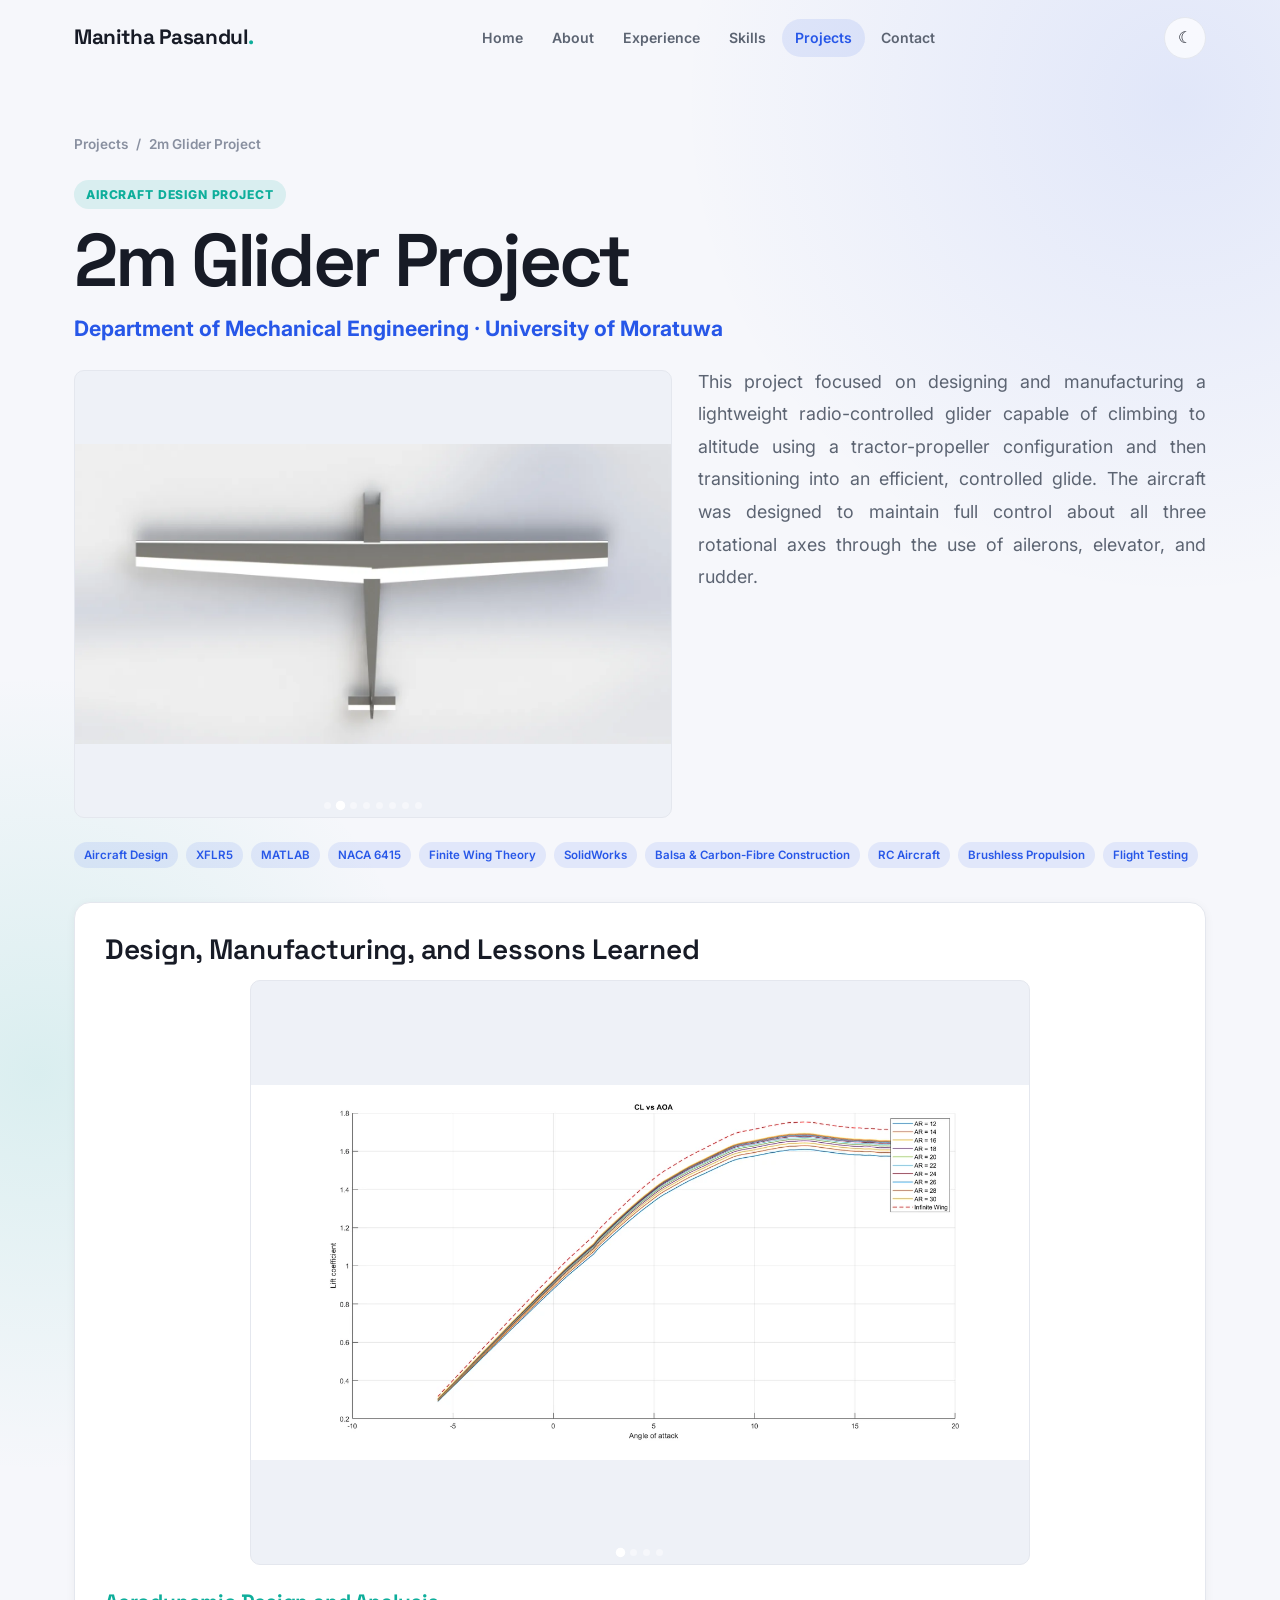
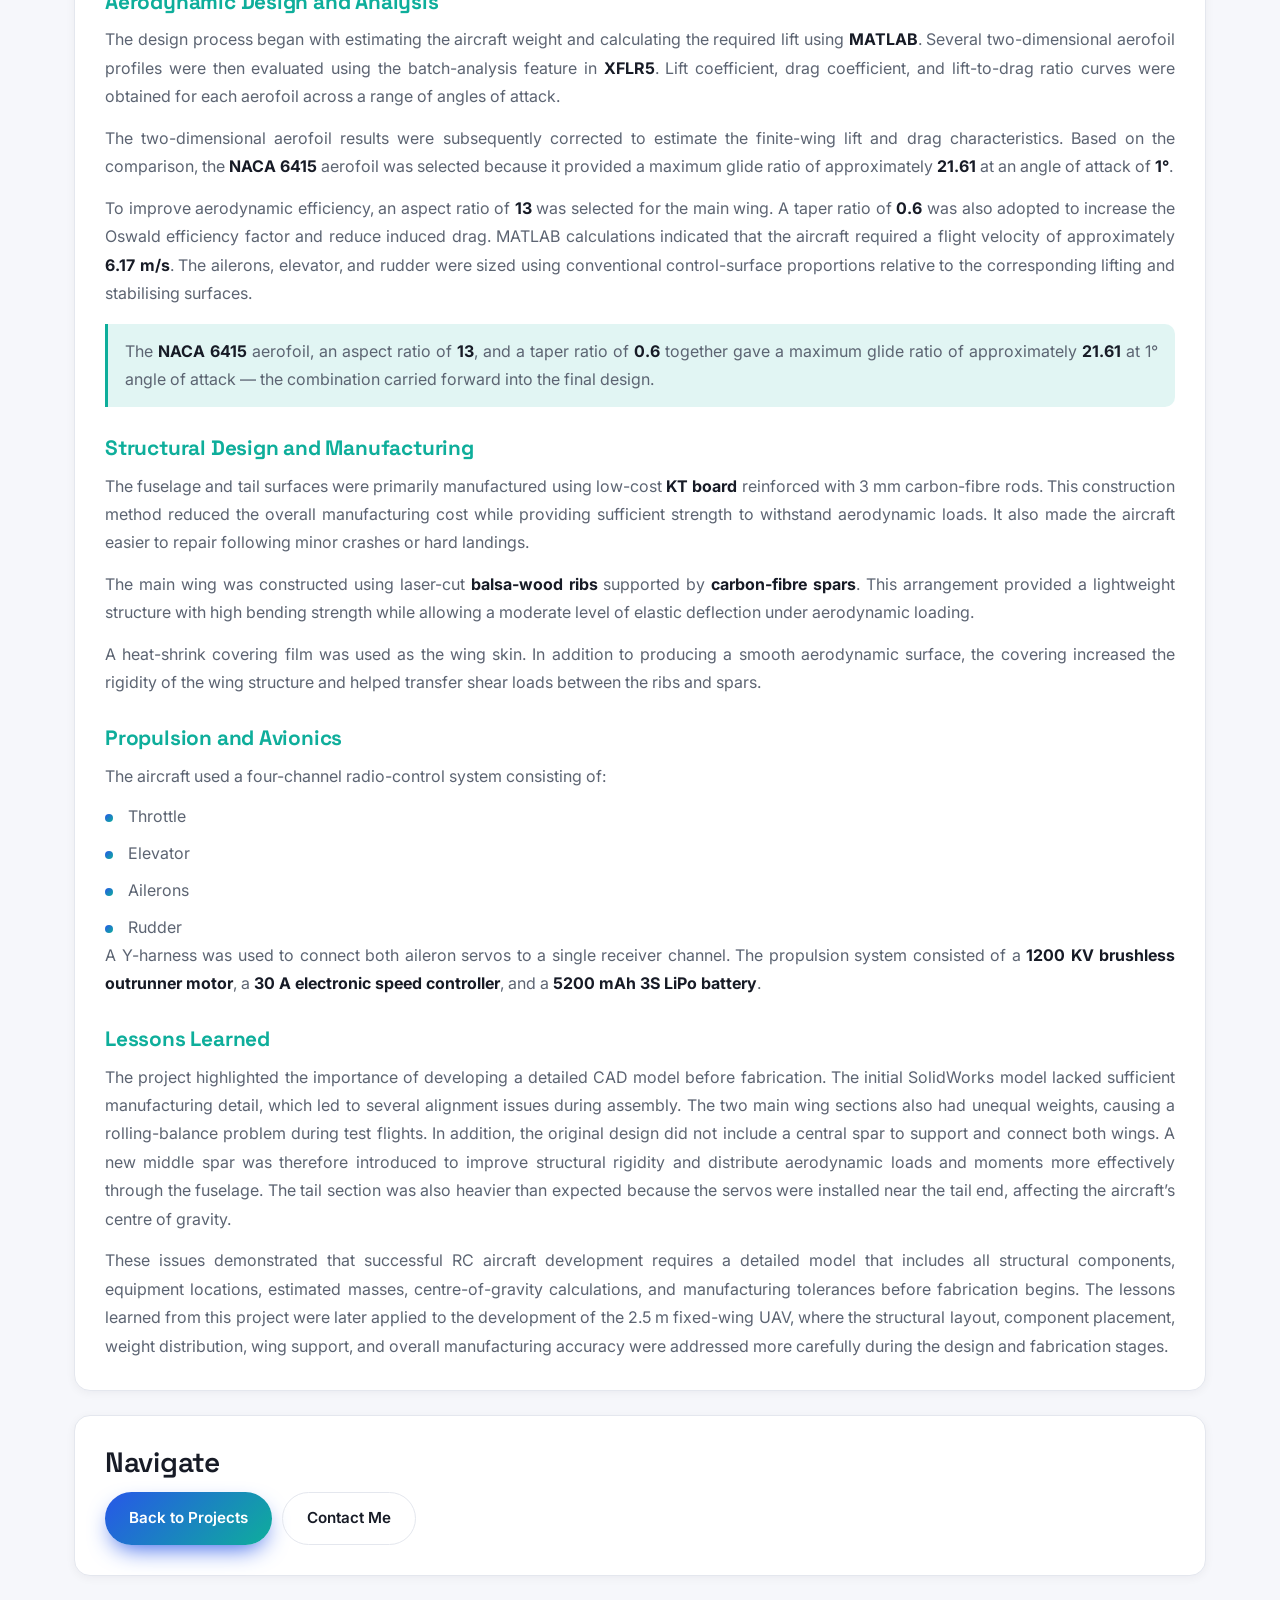
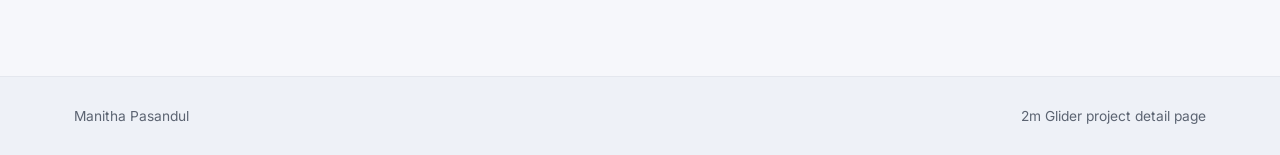
==== commit 82ae0439: "Add IELTS (IDP) results card to Educational History Co-Authored-By: Claude Sonnet 5.5 <noreply@anthr" ====
--- a/2m-glider.html
+++ b/2m-glider.html
@@ -9,7 +9,7 @@
   <link rel="preconnect" href="https://fonts.googleapis.com" />
   <link rel="preconnect" href="https://fonts.gstatic.com" crossorigin />
   <link href="https://fonts.googleapis.com/css2?family=Inter:wght@400;500;600;700&family=Space+Grotesk:wght@500;600;700&display=swap" rel="stylesheet" />
-  <link rel="stylesheet" href="css/style.css?v=51" />
+  <link rel="stylesheet" href="css/style.css?v=53" />
 
   <script>
     (function () {
@@ -172,6 +172,6 @@
     </div>
   </footer>
 
-  <script src="js/detail-page.js?v=51"></script>
+  <script src="js/detail-page.js?v=53"></script>
 </body>
 </html>
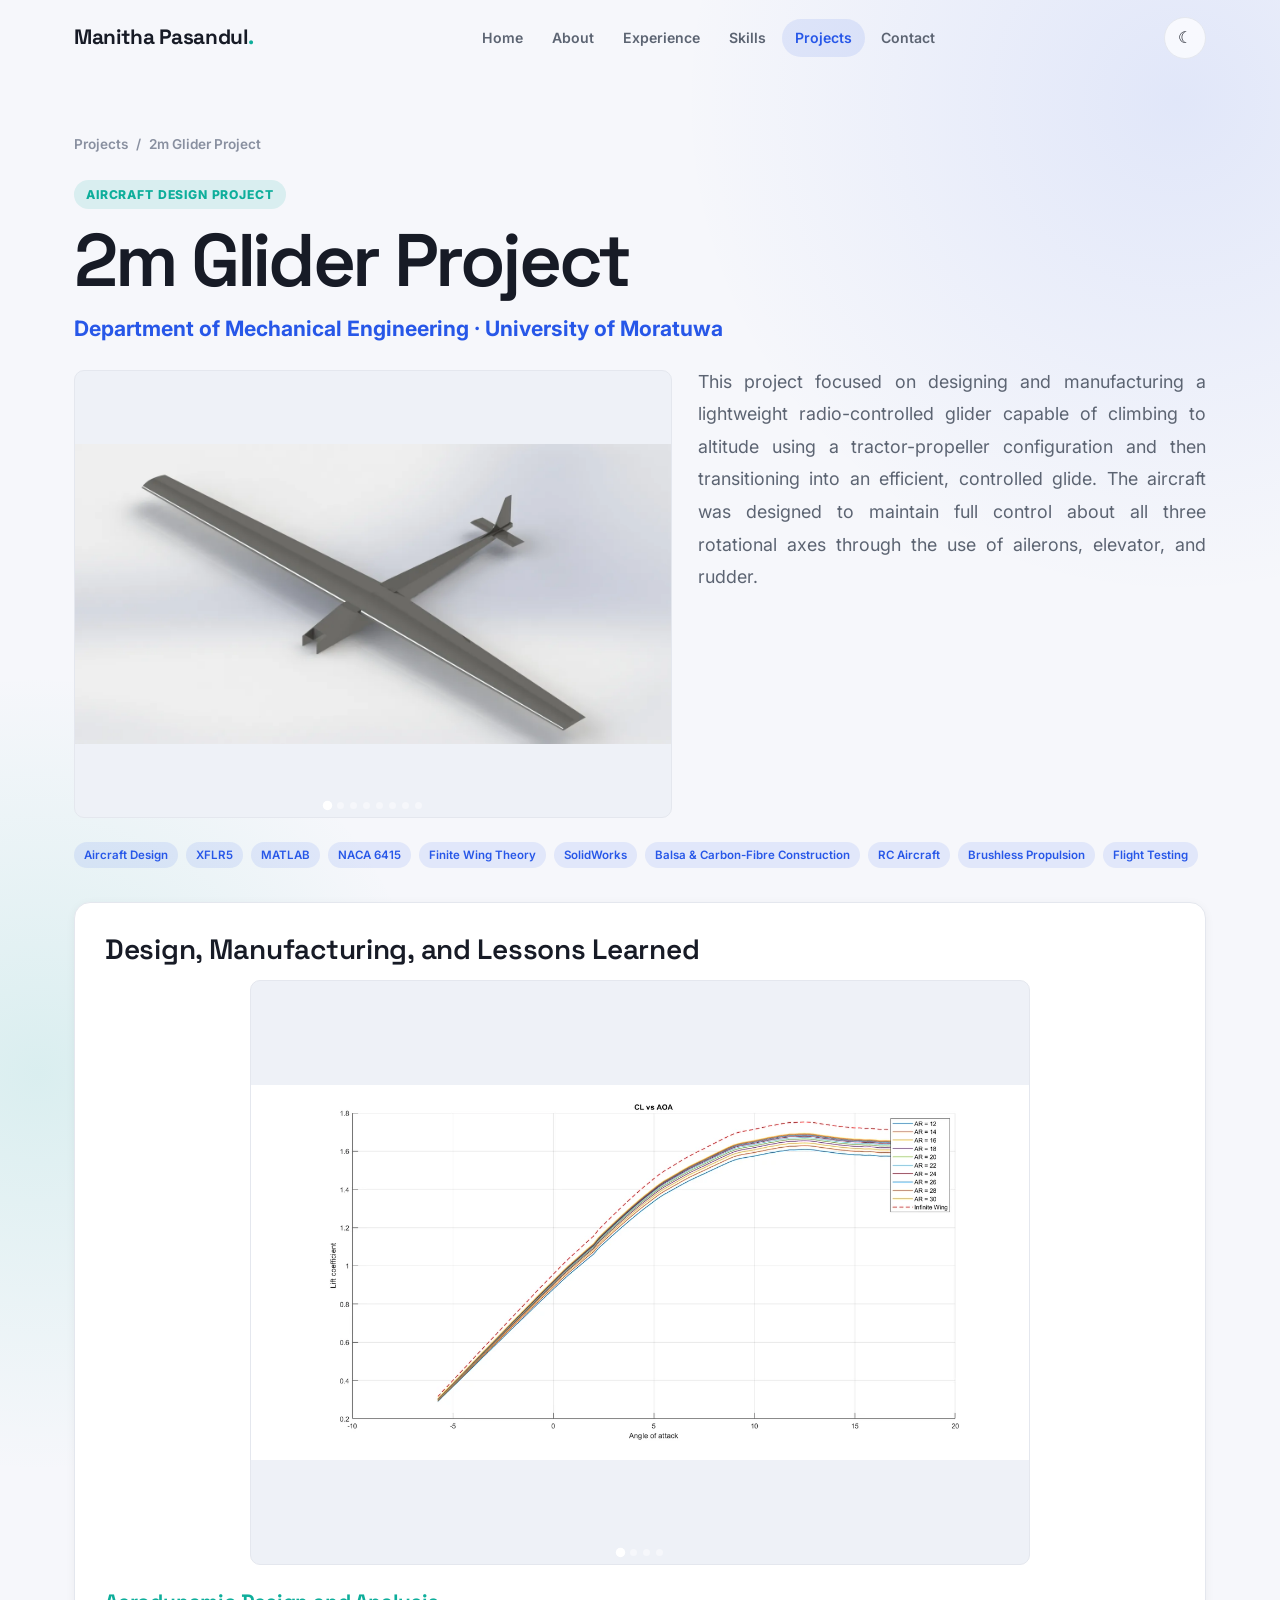
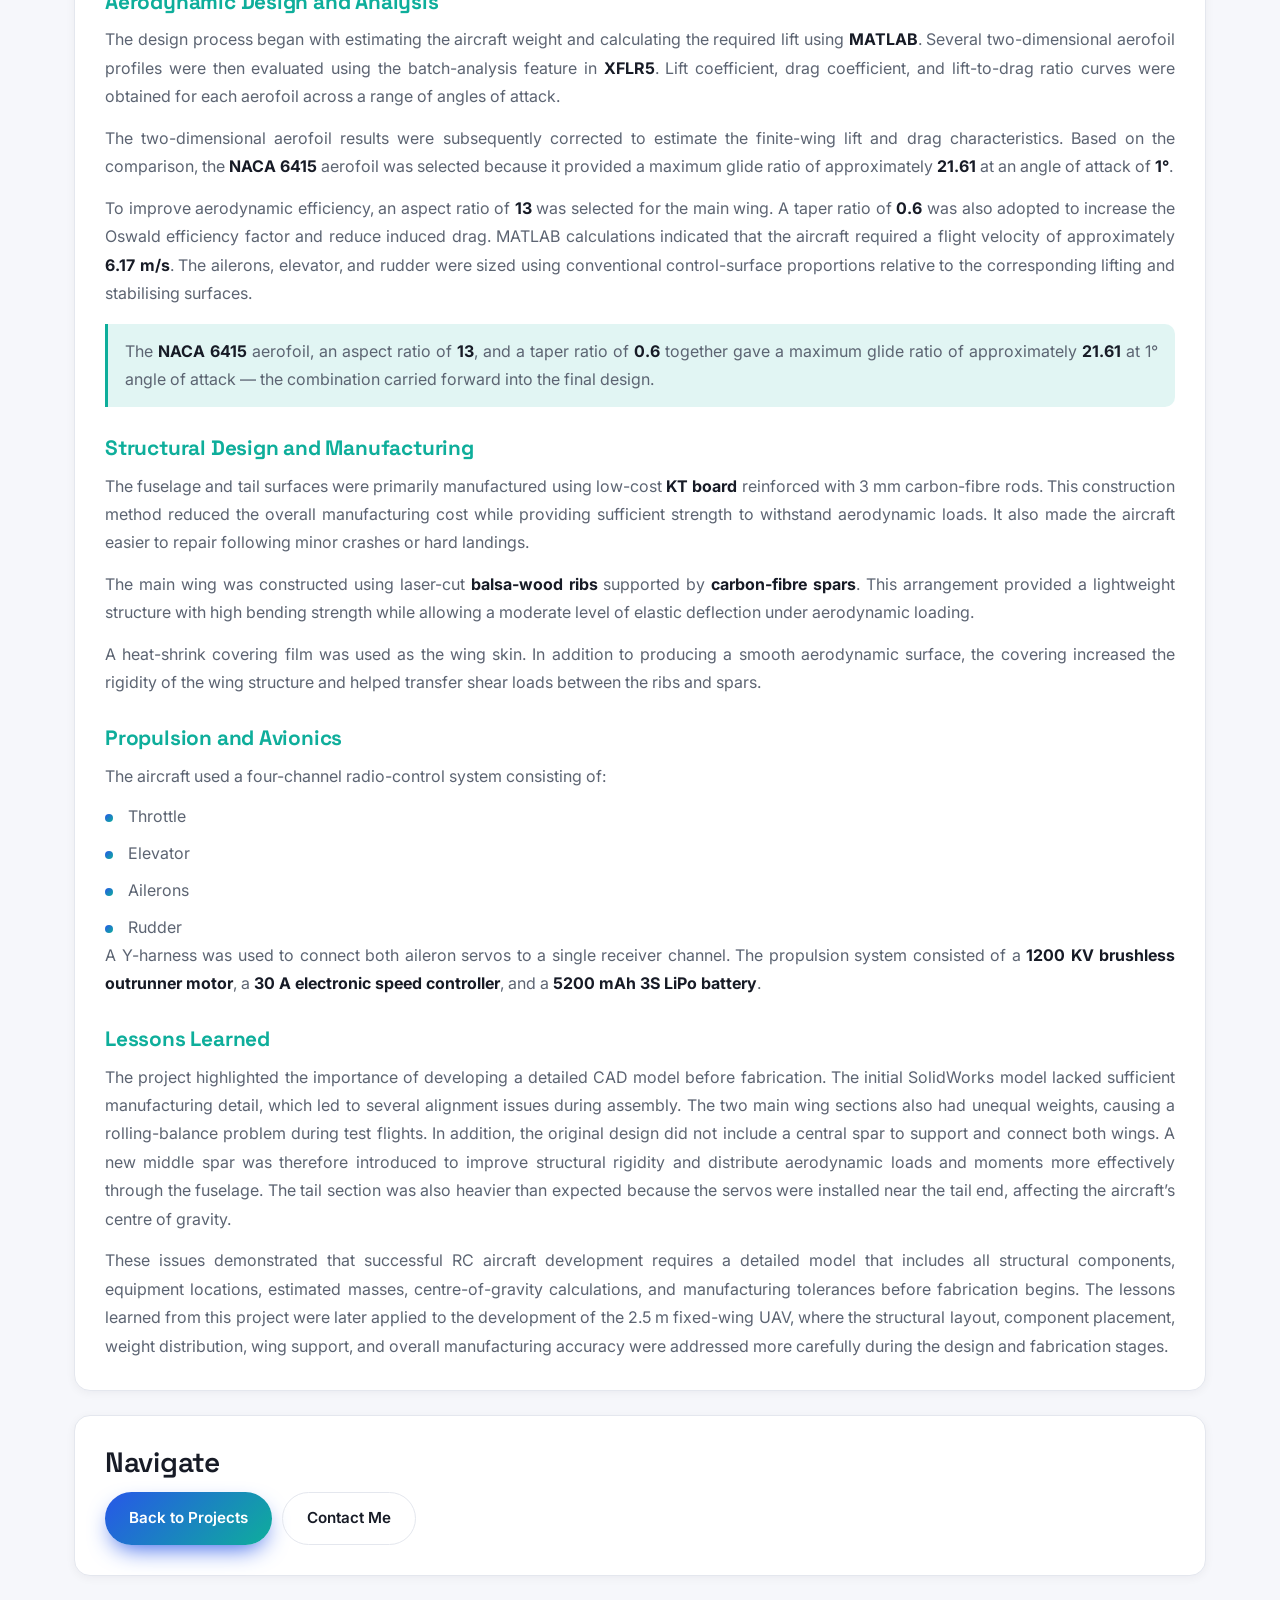
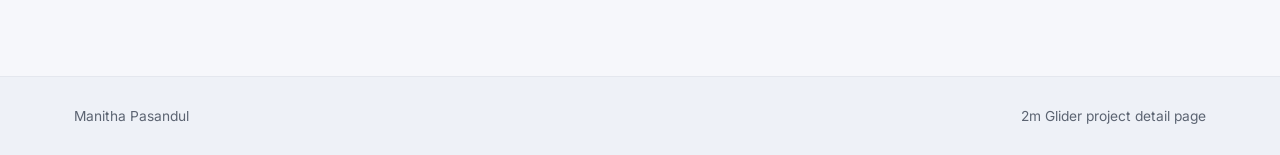
==== commit 10c2d640: "Label the IELTS result as Academic Co-Authored-By: Claude Sonnet 5.5 <noreply@anthropic.com>" ====
--- a/2m-glider.html
+++ b/2m-glider.html
@@ -9,7 +9,7 @@
   <link rel="preconnect" href="https://fonts.googleapis.com" />
   <link rel="preconnect" href="https://fonts.gstatic.com" crossorigin />
   <link href="https://fonts.googleapis.com/css2?family=Inter:wght@400;500;600;700&family=Space+Grotesk:wght@500;600;700&display=swap" rel="stylesheet" />
-  <link rel="stylesheet" href="css/style.css?v=53" />
+  <link rel="stylesheet" href="css/style.css?v=54" />
 
   <script>
     (function () {
@@ -172,6 +172,6 @@
     </div>
   </footer>
 
-  <script src="js/detail-page.js?v=53"></script>
+  <script src="js/detail-page.js?v=54"></script>
 </body>
 </html>
